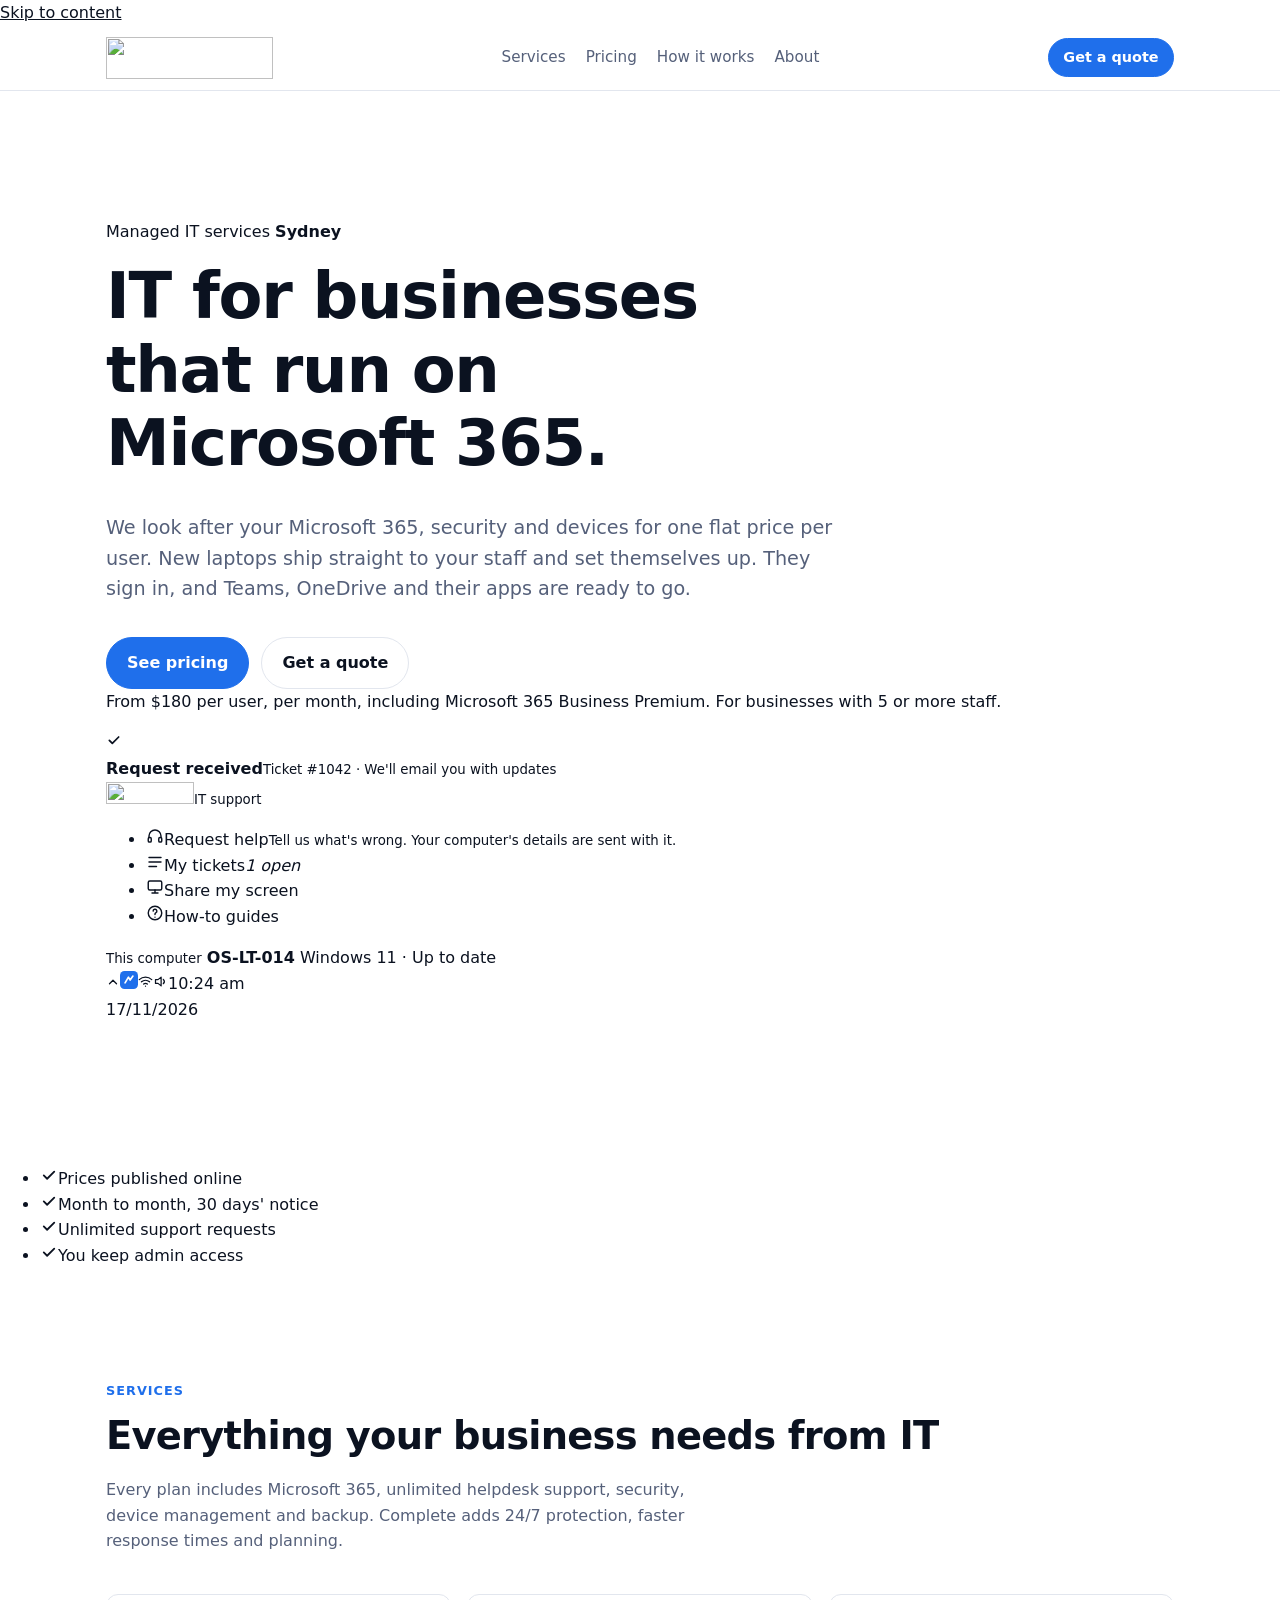
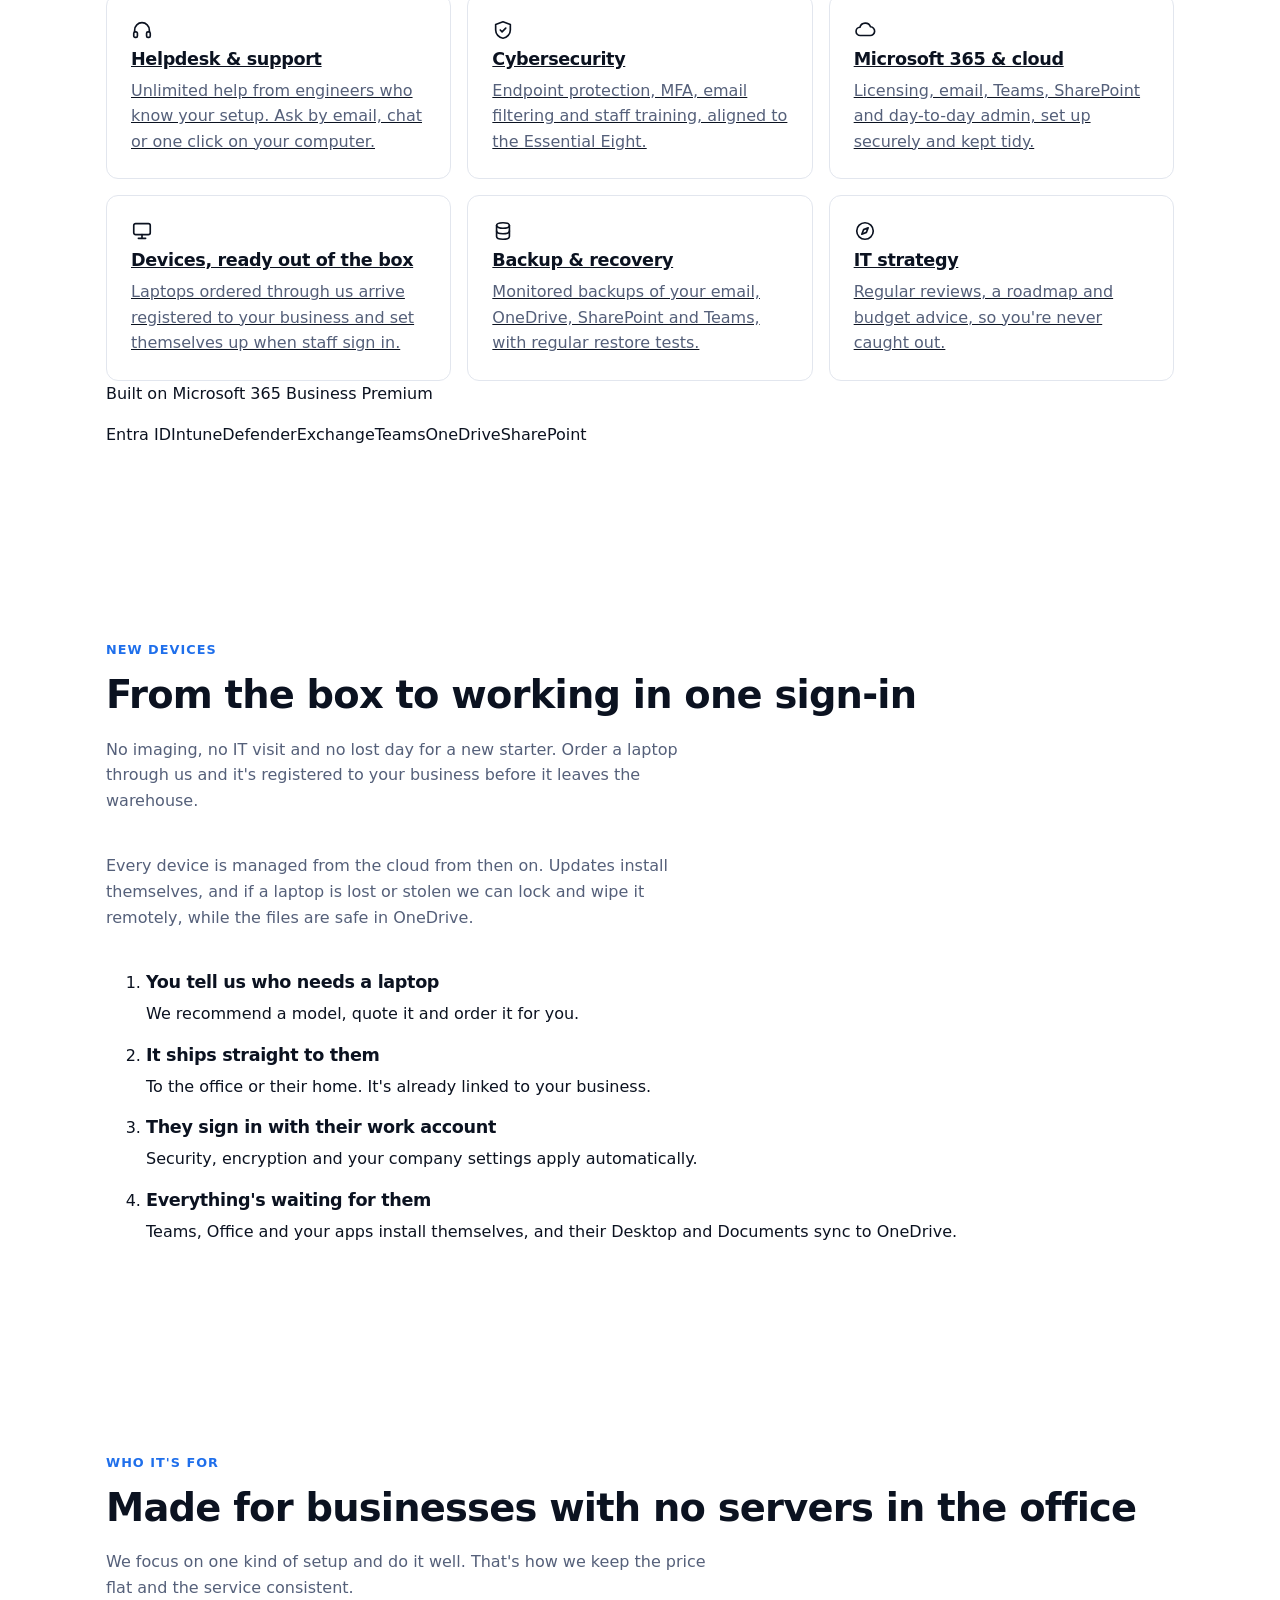
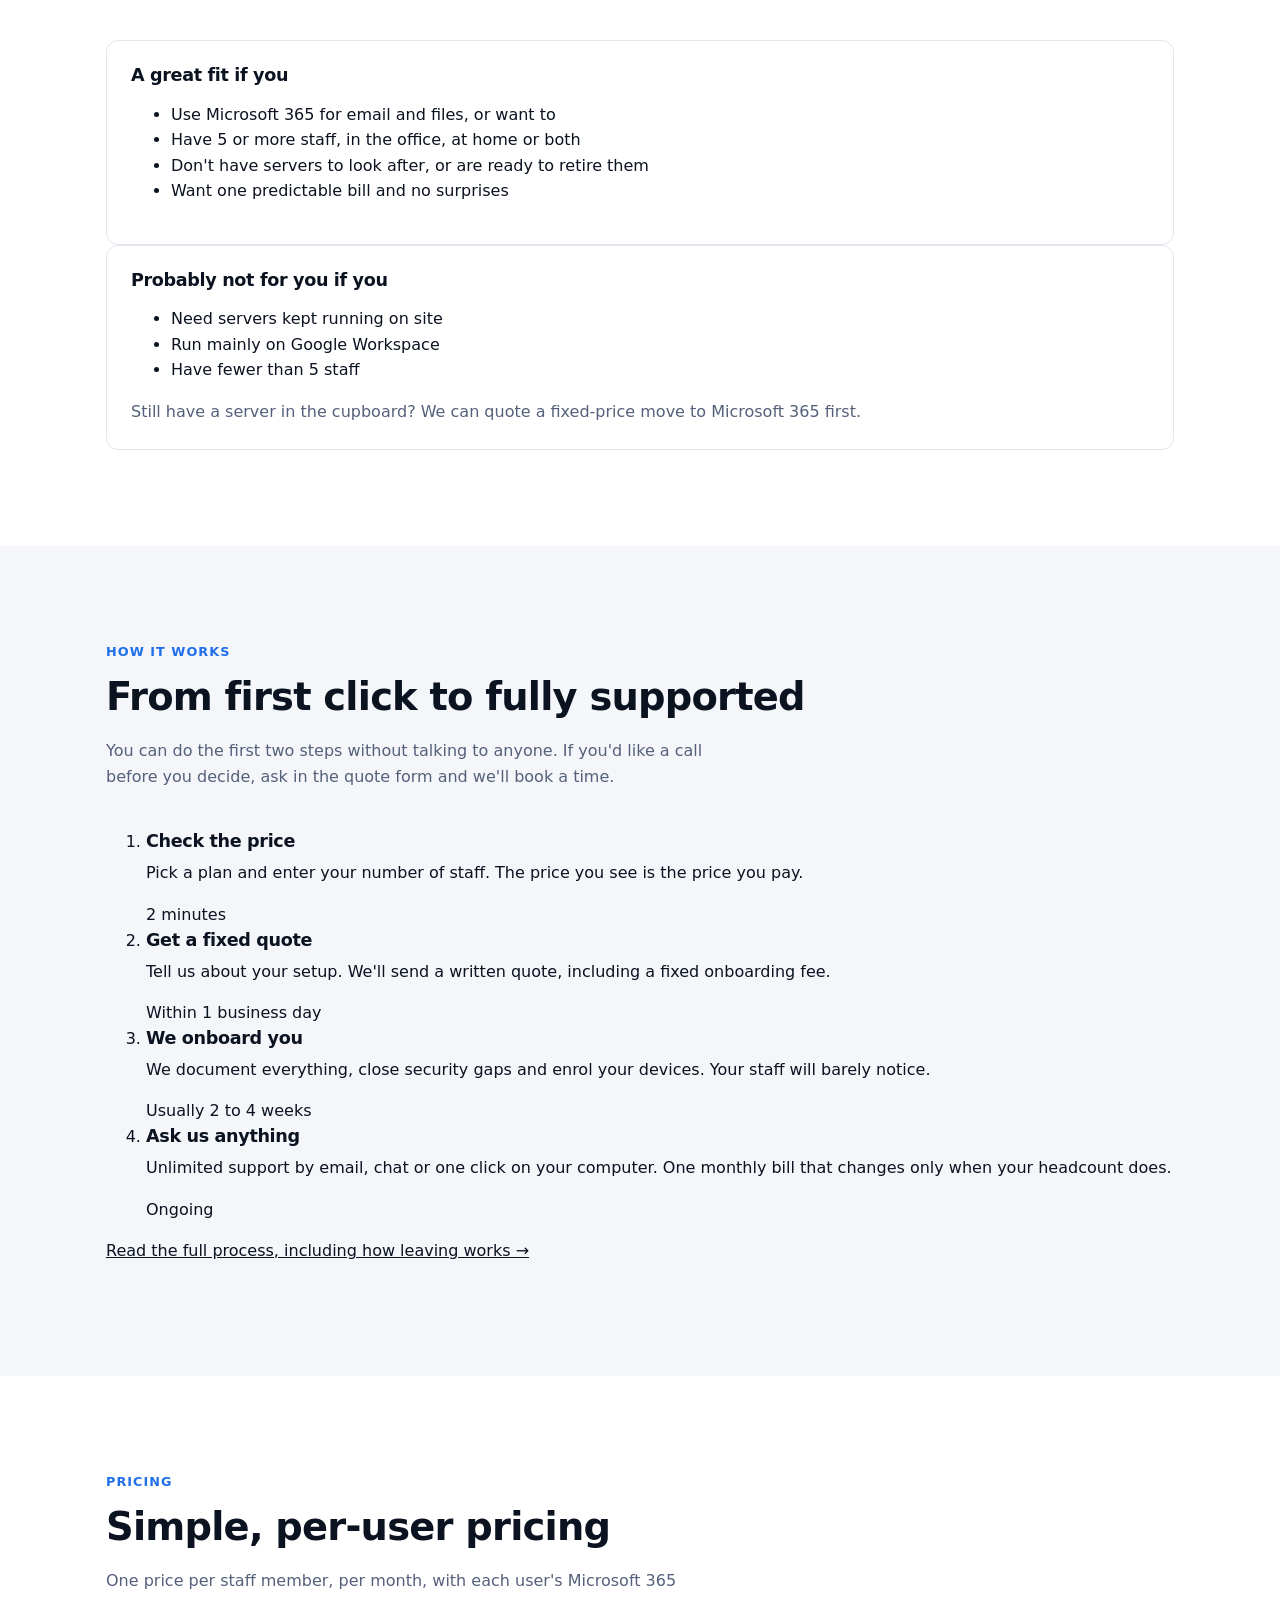
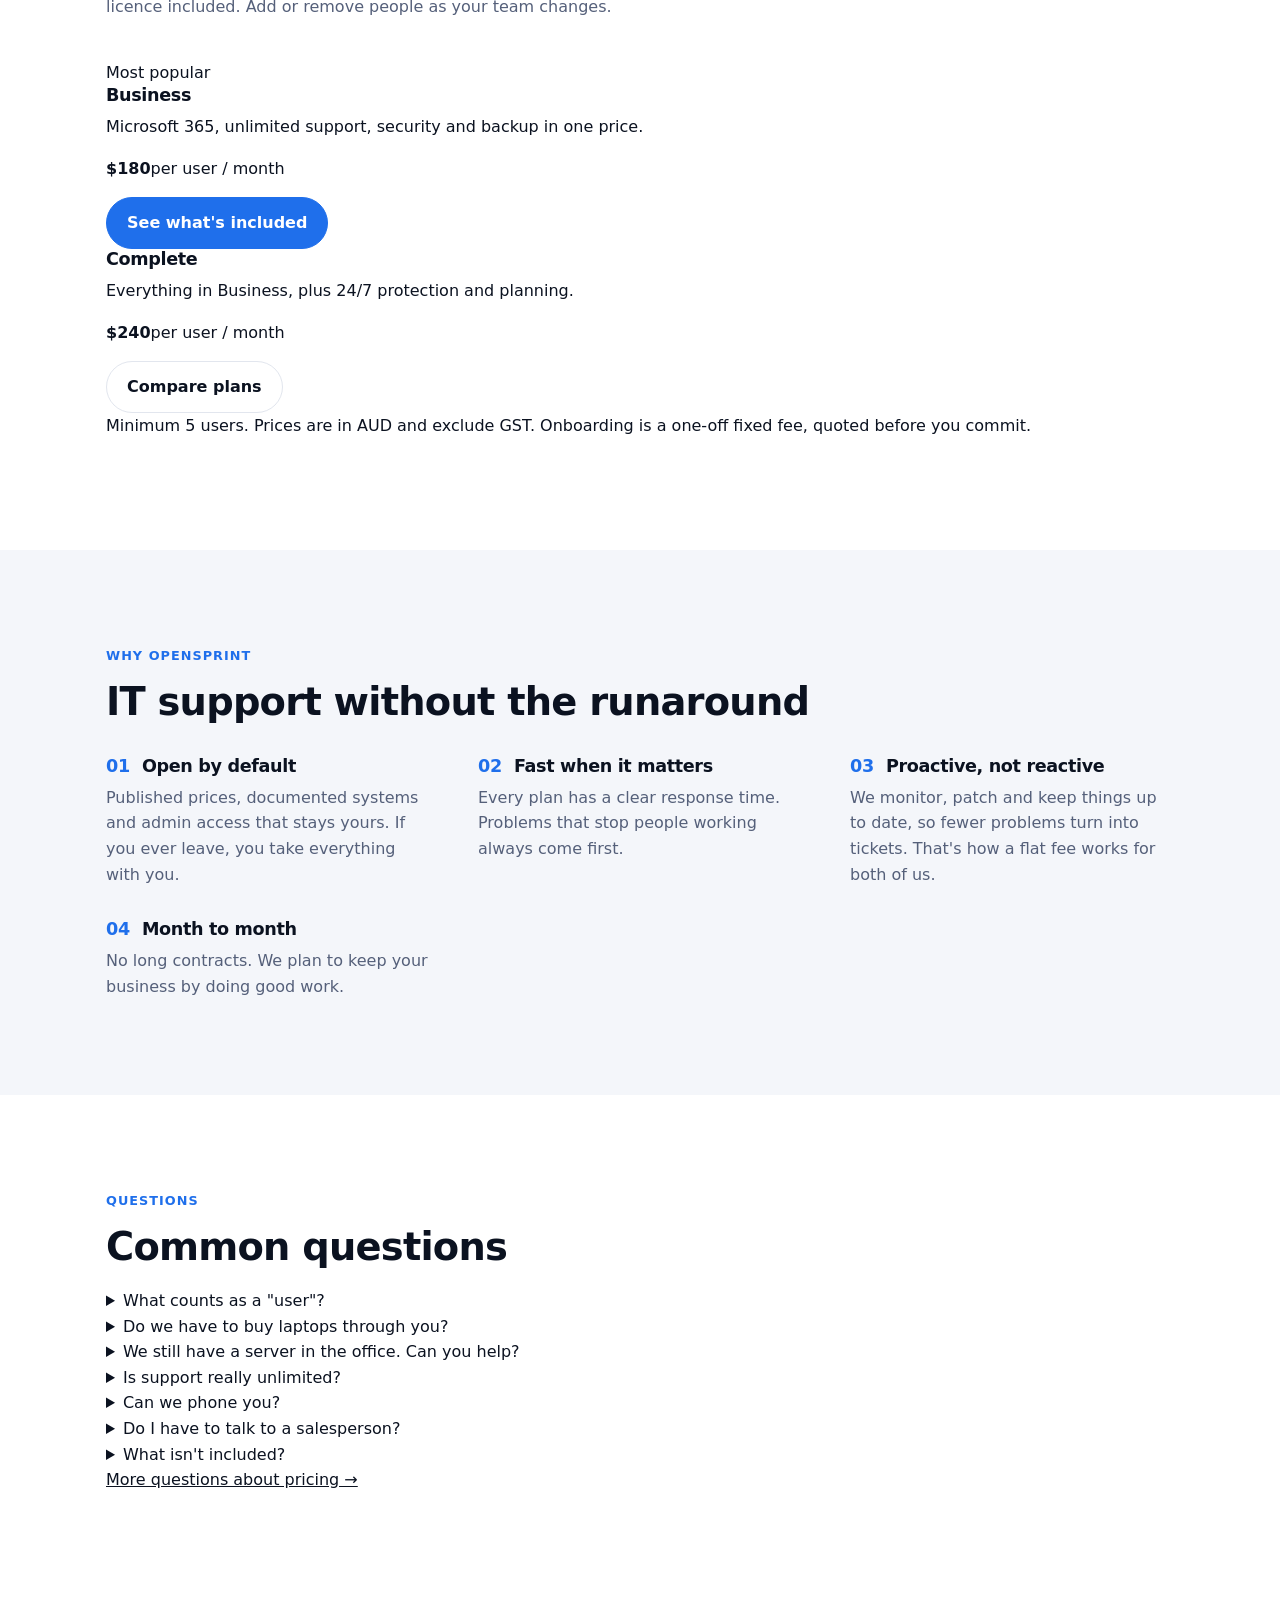
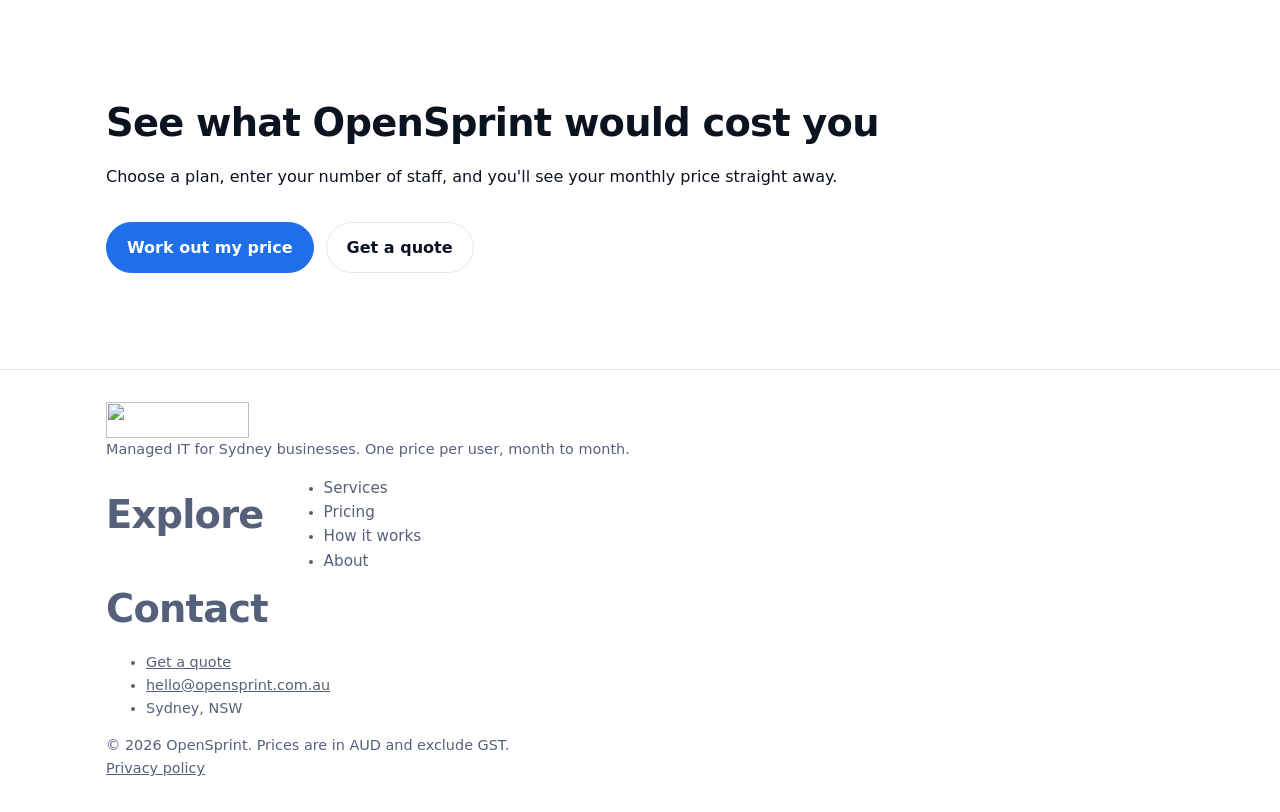
==== public/index.html @ 65e75db4 "Show the OpenSprint tray help menu in the hero Replaces the example dashboard with what client staff" ====
<!doctype html>
<html lang="en-AU">
<head>
  <meta charset="utf-8">
  <meta name="viewport" content="width=device-width, initial-scale=1">
  <title>OpenSprint | Managed IT Services in Sydney</title>
  <meta name="description" content="Managed IT for Sydney businesses that run on Microsoft 365. Unlimited support, security, backup and laptops that set themselves up, for one published price per user. Month to month.">
  <link rel="canonical" href="https://www.opensprint.com.au/">
  <meta property="og:type" content="website">
  <meta property="og:site_name" content="OpenSprint">
  <meta property="og:title" content="OpenSprint | Managed IT Services in Sydney">
  <meta property="og:description" content="Microsoft 365, security and devices that set themselves up, for one price per user. Published pricing, month to month.">
  <meta property="og:url" content="https://www.opensprint.com.au/">
  <meta name="theme-color" content="#ffffff">
  <link rel="icon" href="/favicon.svg" type="image/svg+xml">
  <link rel="preload" href="/fonts/inter-latin.woff2" as="font" type="font/woff2" crossorigin>
  <link rel="stylesheet" href="/css/style.css">
  <script src="/js/site.js" defer></script>
</head>
<body>
  <!-- header -->
  <a class="skip" href="#main">Skip to content</a>
  <header class="site-header">
    <div class="wrap nav">
      <a class="brand" href="/" aria-label="OpenSprint home"><img src="/img/logo.svg" alt="" width="167" height="42"></a>
      <nav class="nav-links" aria-label="Main">
        <a href="/services">Services</a>
        <a href="/pricing">Pricing</a>
        <a href="/how-it-works">How it works</a>
        <a href="/about">About</a>
      </nav>
      <a class="btn btn-sm" href="/contact">Get a quote</a>
    </div>
  </header>
  <!-- /header -->

  <main id="main">
    <section class="hero">
      <div class="wrap hero-grid">
        <div>
          <p class="pill">Managed IT services <b>Sydney</b></p>
          <h1>IT for businesses that run on Microsoft&nbsp;365.</h1>
          <p class="lede">We look after your Microsoft 365, security and devices for one flat price per user. New laptops ship straight to your staff and set themselves up. They sign in, and Teams, OneDrive and their apps are ready to go.</p>
          <div class="cta-row">
            <a class="btn" href="/pricing">See pricing <span class="arrow"></span></a>
            <a class="btn btn-ghost" href="/contact">Get a quote</a>
          </div>
          <p class="fine">From $180 per user, per month, including Microsoft 365 Business Premium. For businesses with 5 or more staff.</p>
        </div>
        <div class="hero-visual">
          <div class="tray" role="img" aria-label="Illustration: the OpenSprint help menu opened from the Windows taskbar, and the confirmation a staff member sees after asking for help">
            <div class="toast">
              <span class="toast-icon"><svg width="16" height="16" viewBox="0 0 24 24" fill="none" stroke="currentColor" stroke-width="2.6" stroke-linecap="round" stroke-linejoin="round" aria-hidden="true"><path d="M5 12.5l4.5 4.5L19 7.5"/></svg></span>
              <div><b>Request received</b><small>Ticket #1042 · We'll email you with updates</small></div>
            </div>
            <div class="tray-menu">
              <div class="tray-head"><img src="/img/logo.svg" alt="" width="88" height="22"><small>IT support</small></div>
              <ul>
                <li class="primary"><svg width="18" height="18" viewBox="0 0 24 24" fill="none" stroke="currentColor" stroke-width="1.9" stroke-linecap="round" stroke-linejoin="round" aria-hidden="true"><path d="M4 14v-2a8 8 0 0 1 16 0v2"/><rect x="3" y="14" width="4" height="6" rx="1.5"/><rect x="17" y="14" width="4" height="6" rx="1.5"/></svg><span>Request help<small>Tell us what's wrong. Your computer's details are sent with it.</small></span></li>
                <li><svg width="18" height="18" viewBox="0 0 24 24" fill="none" stroke="currentColor" stroke-width="1.9" stroke-linecap="round" stroke-linejoin="round" aria-hidden="true"><path d="M4 6h16M4 12h16M4 18h10"/></svg><span>My tickets</span><em>1 open</em></li>
                <li><svg width="18" height="18" viewBox="0 0 24 24" fill="none" stroke="currentColor" stroke-width="1.9" stroke-linecap="round" stroke-linejoin="round" aria-hidden="true"><rect x="3" y="4" width="18" height="12" rx="2"/><path d="M8 20h8M12 16v4"/></svg><span>Share my screen</span></li>
                <li><svg width="18" height="18" viewBox="0 0 24 24" fill="none" stroke="currentColor" stroke-width="1.9" stroke-linecap="round" stroke-linejoin="round" aria-hidden="true"><circle cx="12" cy="12" r="9"/><path d="M9.5 9.5a2.5 2.5 0 1 1 3.5 2.3c-.6.3-1 .9-1 1.6V14M12 17.5v.01"/></svg><span>How-to guides</span></li>
              </ul>
              <div class="tray-device">
                <small>This computer</small>
                <b>OS-LT-014</b>
                <span>Windows 11 · Up to date</span>
              </div>
            </div>
            <div class="taskbar" aria-hidden="true">
              <span class="tb-apps"><i></i><i></i><i></i><i></i></span>
              <span class="tb-tray"><svg width="14" height="14" viewBox="0 0 24 24" fill="none" stroke="currentColor" stroke-width="2.2" stroke-linecap="round" stroke-linejoin="round"><path d="M6 15l6-6 6 6"/></svg><img class="tb-us" src="/favicon.svg" alt="" width="18" height="18"><svg width="15" height="15" viewBox="0 0 24 24" fill="none" stroke="currentColor" stroke-width="2" stroke-linecap="round" stroke-linejoin="round"><path d="M2 9a15 15 0 0 1 20 0M5.5 12.5a10 10 0 0 1 13 0M9 16a5 5 0 0 1 6 0M12 19.5v.01"/></svg><svg width="15" height="15" viewBox="0 0 24 24" fill="none" stroke="currentColor" stroke-width="2" stroke-linecap="round" stroke-linejoin="round"><path d="M4 9v6h4l5 4V5L8 9z"/><path d="M16.5 8.5a5 5 0 0 1 0 7"/></svg><span class="tb-time">10:24 am<br>17/11/2026</span></span>
            </div>
          </div>
        </div>
      </div>
    </section>

    <section class="promises" aria-label="Our promises">
      <ul>
        <li><svg width="18" height="18" viewBox="0 0 24 24" fill="none" stroke="currentColor" stroke-width="2.4" stroke-linecap="round" stroke-linejoin="round" aria-hidden="true"><path d="M5 12.5l4.5 4.5L19 7.5"/></svg>Prices published online</li>
        <li><svg width="18" height="18" viewBox="0 0 24 24" fill="none" stroke="currentColor" stroke-width="2.4" stroke-linecap="round" stroke-linejoin="round" aria-hidden="true"><path d="M5 12.5l4.5 4.5L19 7.5"/></svg>Month to month, 30 days' notice</li>
        <li><svg width="18" height="18" viewBox="0 0 24 24" fill="none" stroke="currentColor" stroke-width="2.4" stroke-linecap="round" stroke-linejoin="round" aria-hidden="true"><path d="M5 12.5l4.5 4.5L19 7.5"/></svg>Unlimited support requests</li>
        <li><svg width="18" height="18" viewBox="0 0 24 24" fill="none" stroke="currentColor" stroke-width="2.4" stroke-linecap="round" stroke-linejoin="round" aria-hidden="true"><path d="M5 12.5l4.5 4.5L19 7.5"/></svg>You keep admin access</li>
      </ul>
    </section>

    <section class="section">
      <div class="wrap">
        <div class="section-head">
          <p class="eyebrow">Services</p>
          <h2>Everything your business needs from IT</h2>
          <p class="section-lede">Every plan includes Microsoft 365, unlimited helpdesk support, security, device management and backup. Complete adds 24/7 protection, faster response times and planning.</p>
        </div>
        <div class="grid">
          <a class="card" href="/services#helpdesk">
            <div class="icon"><svg width="22" height="22" viewBox="0 0 24 24" fill="none" stroke="currentColor" stroke-width="1.8" stroke-linecap="round" stroke-linejoin="round" aria-hidden="true"><path d="M4 14v-2a8 8 0 0 1 16 0v2"/><rect x="3" y="14" width="4" height="6" rx="1.5"/><rect x="17" y="14" width="4" height="6" rx="1.5"/></svg></div>
            <h3>Helpdesk &amp; support</h3>
            <p>Unlimited help from engineers who know your setup. Ask by email, chat or one click on your computer.</p>
          </a>
          <a class="card" href="/services#security">
            <div class="icon"><svg width="22" height="22" viewBox="0 0 24 24" fill="none" stroke="currentColor" stroke-width="1.8" stroke-linecap="round" stroke-linejoin="round" aria-hidden="true"><path d="M12 3l8 3v6c0 4.5-3.4 8.2-8 9-4.6-.8-8-4.5-8-9V6z"/><path d="M9 12l2 2 4-4"/></svg></div>
            <h3>Cybersecurity</h3>
            <p>Endpoint protection, MFA, email filtering and staff training, aligned to the Essential Eight.</p>
          </a>
          <a class="card" href="/services#cloud">
            <div class="icon"><svg width="22" height="22" viewBox="0 0 24 24" fill="none" stroke="currentColor" stroke-width="1.8" stroke-linecap="round" stroke-linejoin="round" aria-hidden="true"><path d="M7 18a4.5 4.5 0 0 1-.5-9A6 6 0 0 1 18 8.5a4.5 4.5 0 0 1-.5 9.5z"/></svg></div>
            <h3>Microsoft 365 &amp; cloud</h3>
            <p>Licensing, email, Teams, SharePoint and day-to-day admin, set up securely and kept tidy.</p>
          </a>
          <a class="card" href="/services#devices">
            <div class="icon"><svg width="22" height="22" viewBox="0 0 24 24" fill="none" stroke="currentColor" stroke-width="1.8" stroke-linecap="round" stroke-linejoin="round" aria-hidden="true"><rect x="3" y="4" width="18" height="12" rx="2"/><path d="M8 20h8M12 16v4"/></svg></div>
            <h3>Devices, ready out of the box</h3>
            <p>Laptops ordered through us arrive registered to your business and set themselves up when staff sign in.</p>
          </a>
          <a class="card" href="/services#backup">
            <div class="icon"><svg width="22" height="22" viewBox="0 0 24 24" fill="none" stroke="currentColor" stroke-width="1.8" stroke-linecap="round" stroke-linejoin="round" aria-hidden="true"><ellipse cx="12" cy="6" rx="7" ry="3"/><path d="M5 6v6c0 1.7 3.1 3 7 3s7-1.3 7-3V6"/><path d="M5 12v6c0 1.7 3.1 3 7 3s7-1.3 7-3v-6"/></svg></div>
            <h3>Backup &amp; recovery</h3>
            <p>Monitored backups of your email, OneDrive, SharePoint and Teams, with regular restore tests.</p>
          </a>
          <a class="card" href="/services#strategy">
            <div class="icon"><svg width="22" height="22" viewBox="0 0 24 24" fill="none" stroke="currentColor" stroke-width="1.8" stroke-linecap="round" stroke-linejoin="round" aria-hidden="true"><circle cx="12" cy="12" r="9"/><path d="M15.5 8.5l-2 5-5 2 2-5z"/></svg></div>
            <h3>IT strategy</h3>
            <p>Regular reviews, a roadmap and budget advice, so you're never caught out.</p>
          </a>
        </div>
        <div class="stack" aria-label="Built on Microsoft 365 Business Premium">
          <p>Built on Microsoft 365 Business Premium</p>
          <span>Entra ID</span><span>Intune</span><span>Defender</span><span>Exchange</span><span>Teams</span><span>OneDrive</span><span>SharePoint</span>
        </div>
      </div>
    </section>

    <section class="section section-dark">
      <div class="wrap split">
        <div>
          <p class="eyebrow">New devices</p>
          <h2>From the box to working in one sign-in</h2>
          <p class="section-lede">No imaging, no IT visit and no lost day for a new starter. Order a laptop through us and it's registered to your business before it leaves the warehouse.</p>
          <p class="section-lede">Every device is managed from the cloud from then on. Updates install themselves, and if a laptop is lost or stolen we can lock and wipe it remotely, while the files are safe in OneDrive.</p>
        </div>
        <ol class="flow">
          <li>
            <h3>You tell us who needs a laptop</h3>
            <p>We recommend a model, quote it and order it for you.</p>
          </li>
          <li>
            <h3>It ships straight to them</h3>
            <p>To the office or their home. It's already linked to your business.</p>
          </li>
          <li>
            <h3>They sign in with their work account</h3>
            <p>Security, encryption and your company settings apply automatically.</p>
          </li>
          <li>
            <h3>Everything's waiting for them</h3>
            <p>Teams, Office and your apps install themselves, and their Desktop and Documents sync to OneDrive.</p>
          </li>
        </ol>
      </div>
    </section>

    <section class="section">
      <div class="wrap">
        <div class="section-head center">
          <p class="eyebrow">Who it's for</p>
          <h2>Made for businesses with no servers in the office</h2>
          <p class="section-lede">We focus on one kind of setup and do it well. That's how we keep the price flat and the service consistent.</p>
        </div>
        <div class="fit">
          <div class="card">
            <h3>A great fit if you</h3>
            <ul class="checklist">
              <li>Use Microsoft 365 for email and files, or want to</li>
              <li>Have 5 or more staff, in the office, at home or both</li>
              <li>Don't have servers to look after, or are ready to retire them</li>
              <li>Want one predictable bill and no surprises</li>
            </ul>
          </div>
          <div class="card">
            <h3>Probably not for you if you</h3>
            <ul class="checklist no">
              <li>Need servers kept running on site</li>
              <li>Run mainly on Google Workspace</li>
              <li>Have fewer than 5 staff</li>
            </ul>
            <p>Still have a server in the cupboard? We can quote a fixed-price move to Microsoft 365 first.</p>
          </div>
        </div>
      </div>
    </section>

    <section class="section section-alt">
      <div class="wrap">
        <div class="section-head">
          <p class="eyebrow">How it works</p>
          <h2>From first click to fully supported</h2>
          <p class="section-lede">You can do the first two steps without talking to anyone. If you'd like a call before you decide, ask in the quote form and we'll book a time.</p>
        </div>
        <ol class="steps">
          <li>
            <h3>Check the price</h3>
            <p>Pick a plan and enter your number of staff. The price you see is the price you pay.</p>
            <span class="when">2 minutes</span>
          </li>
          <li>
            <h3>Get a fixed quote</h3>
            <p>Tell us about your setup. We'll send a written quote, including a fixed onboarding fee.</p>
            <span class="when">Within 1 business day</span>
          </li>
          <li>
            <h3>We onboard you</h3>
            <p>We document everything, close security gaps and enrol your devices. Your staff will barely notice.</p>
            <span class="when">Usually 2 to 4 weeks</span>
          </li>
          <li>
            <h3>Ask us anything</h3>
            <p>Unlimited support by email, chat or one click on your computer. One monthly bill that changes only when your headcount does.</p>
            <span class="when">Ongoing</span>
          </li>
        </ol>
        <p class="fine"><a href="/how-it-works">Read the full process, including how leaving works →</a></p>
      </div>
    </section>

    <section class="section">
      <div class="wrap">
        <div class="section-head center">
          <p class="eyebrow">Pricing</p>
          <h2>Simple, per-user pricing</h2>
          <p class="section-lede">One price per staff member, per month, with each user's Microsoft 365 licence included. Add or remove people as your team changes.</p>
        </div>
        <div class="plans plans-2">
          <div class="plan featured">
            <span class="badge">Most popular</span>
            <h3>Business</h3>
            <p class="for">Microsoft 365, unlimited support, security and backup in one price.</p>
            <p class="price"><strong>$180</strong><span>per user / month</span></p>
            <a class="btn btn-block" href="/pricing">See what's included</a>
          </div>
          <div class="plan">
            <h3>Complete</h3>
            <p class="for">Everything in Business, plus 24/7 protection and planning.</p>
            <p class="price"><strong>$240</strong><span>per user / month</span></p>
            <a class="btn btn-ghost btn-block" href="/pricing#compare">Compare plans</a>
          </div>
        </div>
        <p class="plans-note">Minimum 5 users. Prices are in AUD and exclude GST. Onboarding is a one-off fixed fee, quoted before you commit.</p>
      </div>
    </section>

    <section class="section section-alt">
      <div class="wrap">
        <div class="section-head">
          <p class="eyebrow">Why OpenSprint</p>
          <h2>IT support without the runaround</h2>
        </div>
        <div class="grid grid-2">
          <div class="point">
            <h3><span class="num">01</span> Open by default</h3>
            <p>Published prices, documented systems and admin access that stays yours. If you ever leave, you take everything with you.</p>
          </div>
          <div class="point">
            <h3><span class="num">02</span> Fast when it matters</h3>
            <p>Every plan has a clear response time. Problems that stop people working always come first.</p>
          </div>
          <div class="point">
            <h3><span class="num">03</span> Proactive, not reactive</h3>
            <p>We monitor, patch and keep things up to date, so fewer problems turn into tickets. That's how a flat fee works for both of us.</p>
          </div>
          <div class="point">
            <h3><span class="num">04</span> Month to month</h3>
            <p>No long contracts. We plan to keep your business by doing good work.</p>
          </div>
        </div>
      </div>
    </section>

    <section class="section">
      <div class="wrap">
        <div class="section-head center">
          <p class="eyebrow">Questions</p>
          <h2>Common questions</h2>
        </div>
        <div class="faq center">
          <details>
            <summary>What counts as a "user"?</summary>
            <p>Anyone at your business who needs their own Microsoft 365 account. Their licence and devices are included, so there's no separate charge per laptop or phone. Shared mailboxes and meeting-room accounts are free.</p>
          </details>
          <details>
            <summary>Do we have to buy laptops through you?</summary>
            <p>No, but it's the easiest way. Devices we order arrive already registered to your business, so they set themselves up. Laptops you already own, or buy elsewhere, can be enrolled too. It just takes a few more minutes per device.</p>
          </details>
          <details>
            <summary>We still have a server in the office. Can you help?</summary>
            <p>We don't look after on-site servers day to day, but we can move what's on it into Microsoft 365, usually SharePoint, OneDrive and Teams. We quote the move at a fixed price before we start.</p>
          </details>
          <details>
            <summary>Is support really unlimited?</summary>
            <p>Yes. Ask as often as you need to, by email, chat or the help icon on your computer. Because we're paid the same each month, it's in our interest to fix the root cause rather than keep closing the same ticket.</p>
          </details>
          <details>
            <summary>Can we phone you?</summary>
            <p>You can, but you'll get voicemail. Every message becomes a ticket, just like an email, and urgent ones go straight to an engineer. We don't run a phone queue, so our engineers spend their time fixing problems instead of answering calls. Every request is tracked, and nobody waits on hold.</p>
          </details>
          <details>
            <summary>Do I have to talk to a salesperson?</summary>
            <p>No. Prices are published here, and you can request a quote online. We'll talk only if you ask us to, or if we need a detail to price your onboarding.</p>
          </details>
          <details>
            <summary>What isn't included?</summary>
            <p>Microsoft 365 Business Premium is included. Hardware, other software and larger projects such as office moves are charged separately. We quote these before starting.</p>
          </details>
        </div>
        <p class="fine center-text"><a href="/pricing#faq">More questions about pricing →</a></p>
      </div>
    </section>

    <section class="section section-tight">
      <div class="wrap">
        <div class="cta-band">
          <div>
            <h2>See what OpenSprint would cost you</h2>
            <p>Choose a plan, enter your number of staff, and you'll see your monthly price straight away.</p>
          </div>
          <div class="cta-row">
            <a class="btn" href="/pricing#calculator">Work out my price <span class="arrow"></span></a>
            <a class="btn btn-ghost" href="/contact">Get a quote</a>
          </div>
        </div>
      </div>
    </section>
  </main>

  <!-- footer -->
  <footer class="site-footer">
    <div class="wrap footer-grid">
      <div>
        <a class="brand" href="/" aria-label="OpenSprint home"><img src="/img/logo-white.svg" alt="" width="143" height="36"></a>
        <p>Managed IT for Sydney businesses. One price per user, month to month.</p>
      </div>
      <nav aria-label="Footer">
        <h2>Explore</h2>
        <ul>
          <li><a href="/services">Services</a></li>
          <li><a href="/pricing">Pricing</a></li>
          <li><a href="/how-it-works">How it works</a></li>
          <li><a href="/about">About</a></li>
        </ul>
      </nav>
      <div>
        <h2>Contact</h2>
        <ul>
          <li><a href="/contact">Get a quote</a></li>
          <li><a href="mailto:hello@opensprint.com.au">hello@opensprint.com.au</a></li>
          <li>Sydney, NSW</li>
        </ul>
      </div>
    </div>
    <div class="wrap footer-base">
      <!-- TODO: add ABN once registered, e.g. "ABN 00 000 000 000" -->
      <p>&copy; <span data-year>2026</span> OpenSprint. Prices are in AUD and exclude GST.</p>
      <p><a href="/privacy">Privacy policy</a></p>
    </div>
  </footer>
  <!-- /footer -->
</body>
</html>
---- css/style.css ----
:root {
  --bg: #ffffff;
  --bg-alt: #f4f6fa;
  --fg: #0b1220;
  --muted: #55607a;
  --line: #e2e6ee;
  --accent: #1f6feb;
  --accent-fg: #ffffff;
  --radius: 12px;
  --wrap: 1100px;
  font-family: system-ui, -apple-system, "Segoe UI", Roboto, sans-serif;
  color-scheme: light dark;
}

@media (prefers-color-scheme: dark) {
  :root {
    --bg: #0b1220;
    --bg-alt: #111a2e;
    --fg: #e8ecf4;
    --muted: #9aa5bd;
    --line: #22304d;
    --accent: #4c8dff;
    --accent-fg: #0b1220;
  }
}

*, *::before, *::after { box-sizing: border-box; }

html { scroll-behavior: smooth; }

body {
  margin: 0;
  background: var(--bg);
  color: var(--fg);
  line-height: 1.6;
  -webkit-font-smoothing: antialiased;
}

a { color: inherit; }

h1, h2, h3 { line-height: 1.15; margin: 0 0 .5em; letter-spacing: -.02em; }
h1 { font-size: clamp(2.2rem, 5vw + 1rem, 4rem); max-width: 16ch; }
h2 { font-size: clamp(1.6rem, 2vw + 1rem, 2.4rem); }
h3 { font-size: 1.1rem; }
p { margin: 0 0 1em; }

.wrap { max-width: var(--wrap); margin: 0 auto; padding: 0 16px; }

/* Header */
.site-header {
  position: sticky; top: 0; z-index: 10;
  background: color-mix(in srgb, var(--bg) 85%, transparent);
  backdrop-filter: blur(8px);
  border-bottom: 1px solid var(--line);
}
.nav { display: flex; align-items: center; justify-content: space-between; height: 64px; }
.brand { display: flex; align-items: center; gap: .5rem; font-weight: 700; text-decoration: none; color: var(--accent); }
.brand span { color: var(--fg); }
nav { display: flex; align-items: center; gap: 1.25rem; }
nav a { text-decoration: none; color: var(--muted); font-size: .95rem; }
nav a:hover { color: var(--fg); }

/* Buttons */
.btn {
  display: inline-block;
  padding: .75rem 1.25rem;
  border-radius: 999px;
  background: var(--accent);
  color: var(--accent-fg) !important;
  text-decoration: none;
  font-weight: 600;
  border: 1px solid var(--accent);
  transition: transform .15s ease;
}
.btn:hover { transform: translateY(-1px); }
.btn-ghost { background: transparent; color: var(--fg) !important; border-color: var(--line); }
.btn-sm { padding: .45rem .9rem; font-size: .9rem; }

/* Sections */
.hero { padding: clamp(4rem, 10vw, 8rem) 0; }
.eyebrow { color: var(--accent); font-weight: 600; text-transform: uppercase; letter-spacing: .08em; font-size: .8rem; }
.lede { font-size: 1.2rem; color: var(--muted); max-width: 60ch; }
.cta-row { display: flex; flex-wrap: wrap; gap: .75rem; margin-top: 2rem; }

.section { padding: clamp(3rem, 8vw, 6rem) 0; }
.section-alt { background: var(--bg-alt); }
.section-lede { color: var(--muted); max-width: 60ch; margin-bottom: 2.5rem; }

.grid { display: grid; gap: 1rem; grid-template-columns: repeat(auto-fit, minmax(260px, 1fr)); }
.grid-2 { grid-template-columns: repeat(auto-fit, minmax(320px, 1fr)); gap: 2rem 3rem; margin-top: 2rem; }

.card { border: 1px solid var(--line); border-radius: var(--radius); padding: 1.5rem; background: var(--bg); }
.card p, .point p { color: var(--muted); margin: 0; }

.num { color: var(--accent); font-variant-numeric: tabular-nums; margin-right: .4rem; }

.contact { display: grid; grid-template-columns: repeat(auto-fit, minmax(300px, 1fr)); gap: 2rem 4rem; align-items: start; }
.contact-detail { margin: 0 0 .4rem; color: var(--muted); }
.contact-detail a { color: var(--fg); }

/* Form */
.form { display: grid; gap: 1rem; }
.form label { display: grid; gap: .35rem; font-weight: 600; font-size: .95rem; }
.form .opt { font-weight: 400; color: var(--muted); }
.form input, .form textarea {
  font: inherit; font-weight: 400;
  padding: .7rem .85rem;
  border: 1px solid var(--line);
  border-radius: 8px;
  background: var(--bg);
  color: var(--fg);
}
.form input:focus, .form textarea:focus { outline: 2px solid var(--accent); outline-offset: 1px; border-color: transparent; }
.form textarea { resize: vertical; }
.form button { justify-self: start; cursor: pointer; font: inherit; font-weight: 600; }
.hp { position: absolute; left: -9999px; }

/* Footer */
.site-footer { border-top: 1px solid var(--line); padding: 2rem 0; color: var(--muted); font-size: .9rem; }
.site-footer p { margin: 0; }

@media (max-width: 560px) {
  nav a:not(.btn) { display: none; }
  .grid-2 { grid-template-columns: 1fr; }
}

@media (prefers-reduced-motion: reduce) {
  html { scroll-behavior: auto; }
  .btn { transition: none; }
}
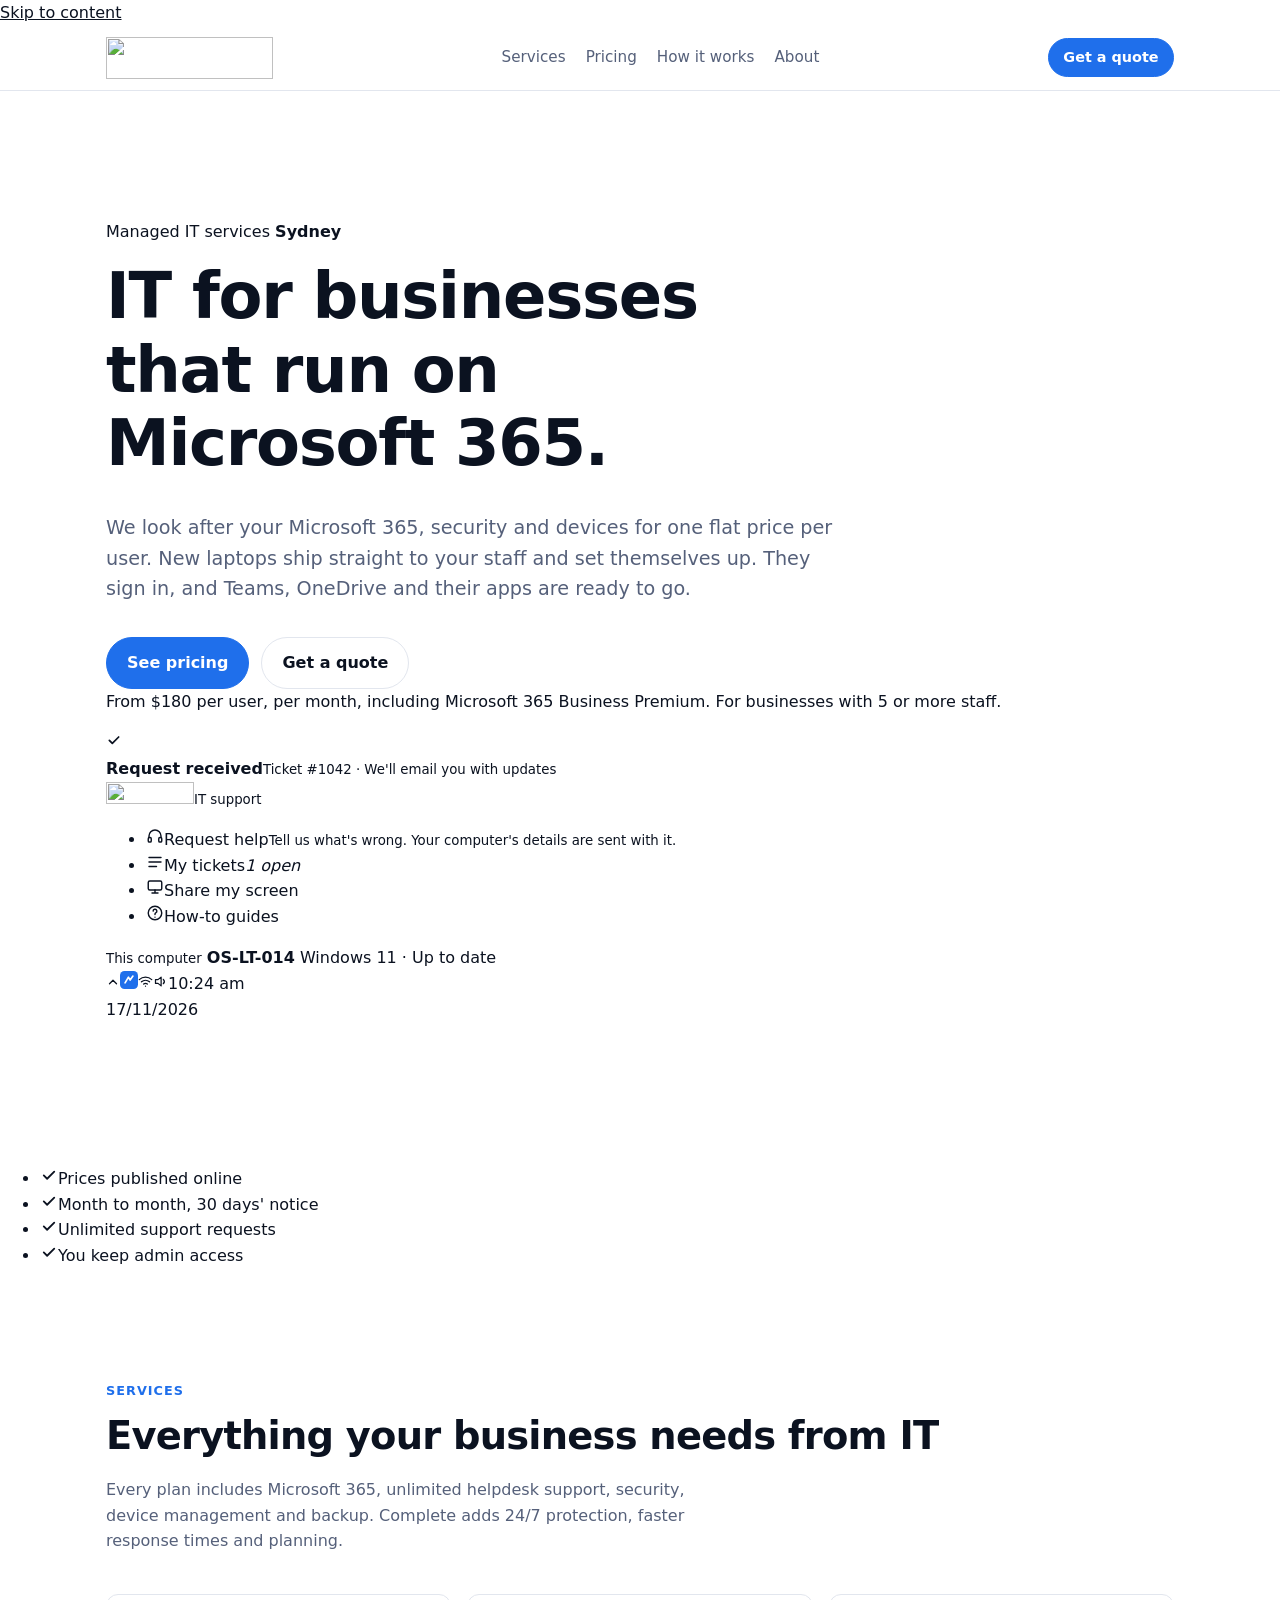
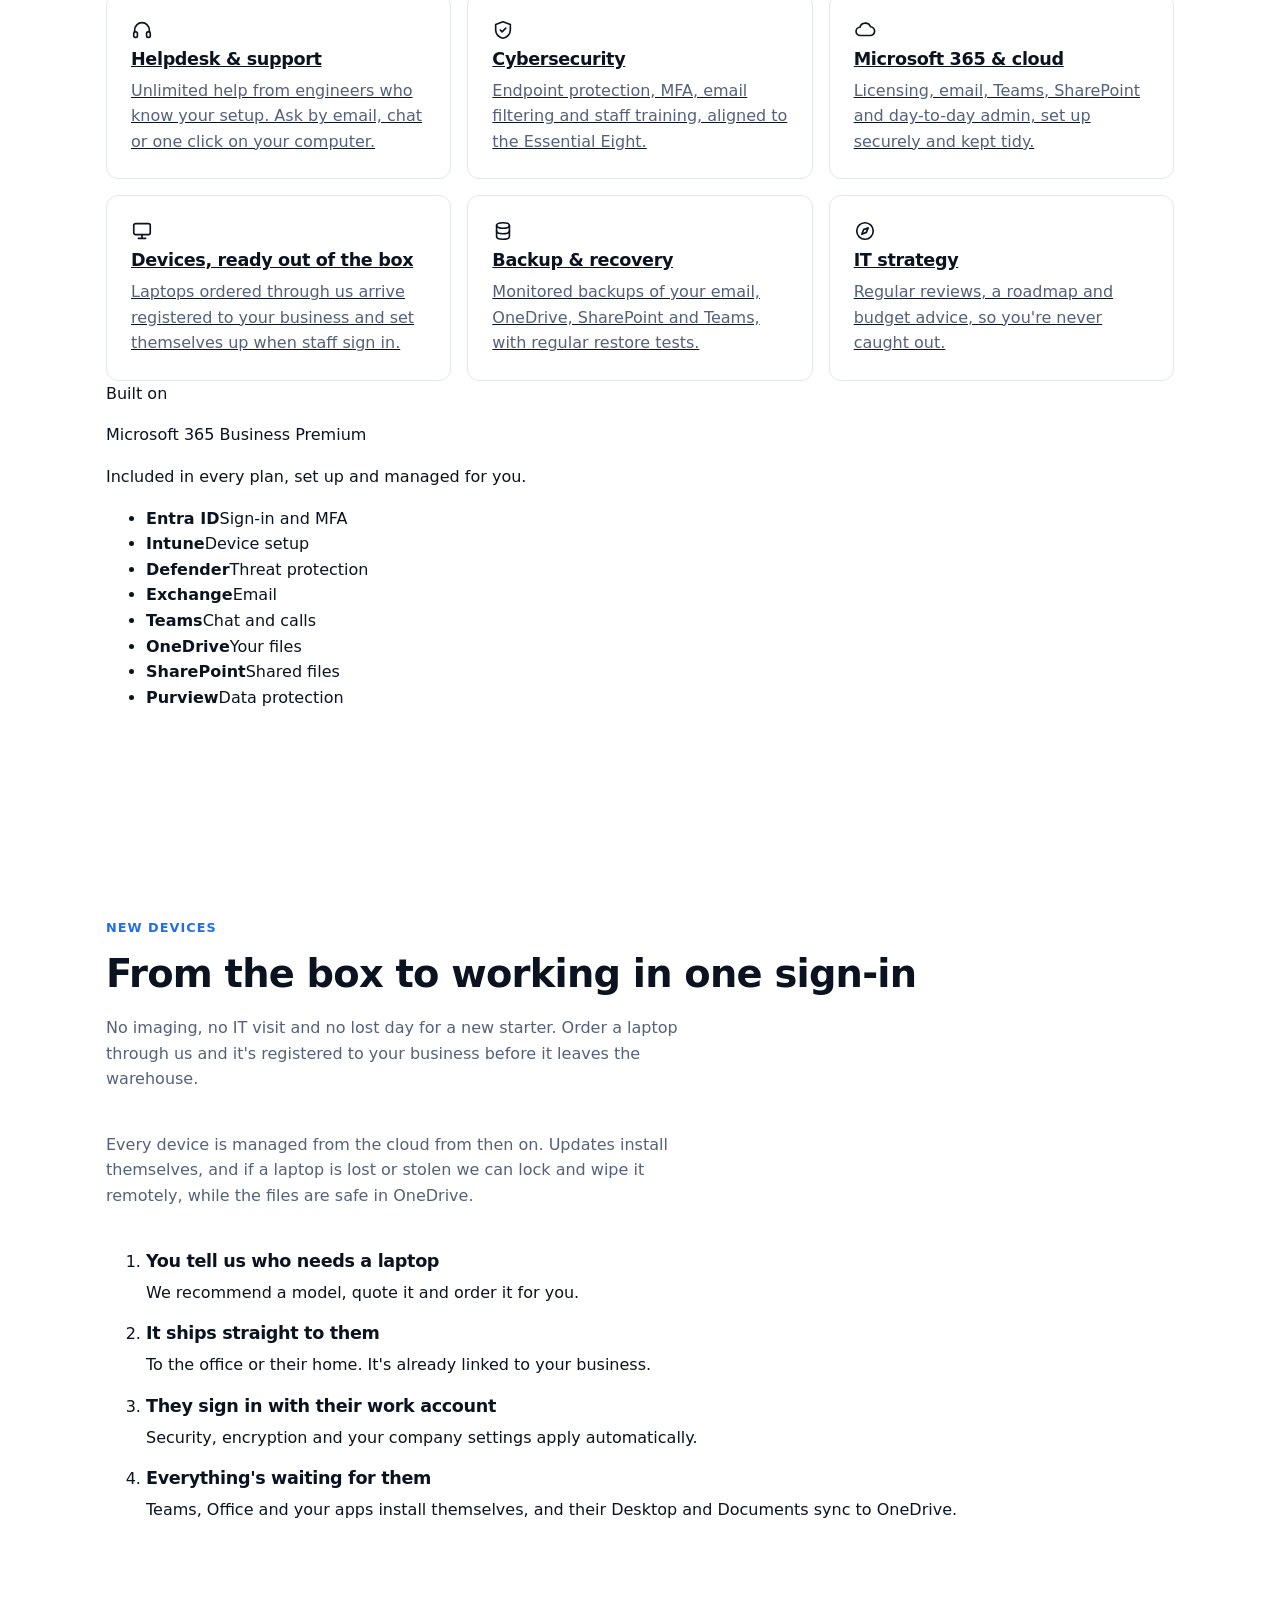
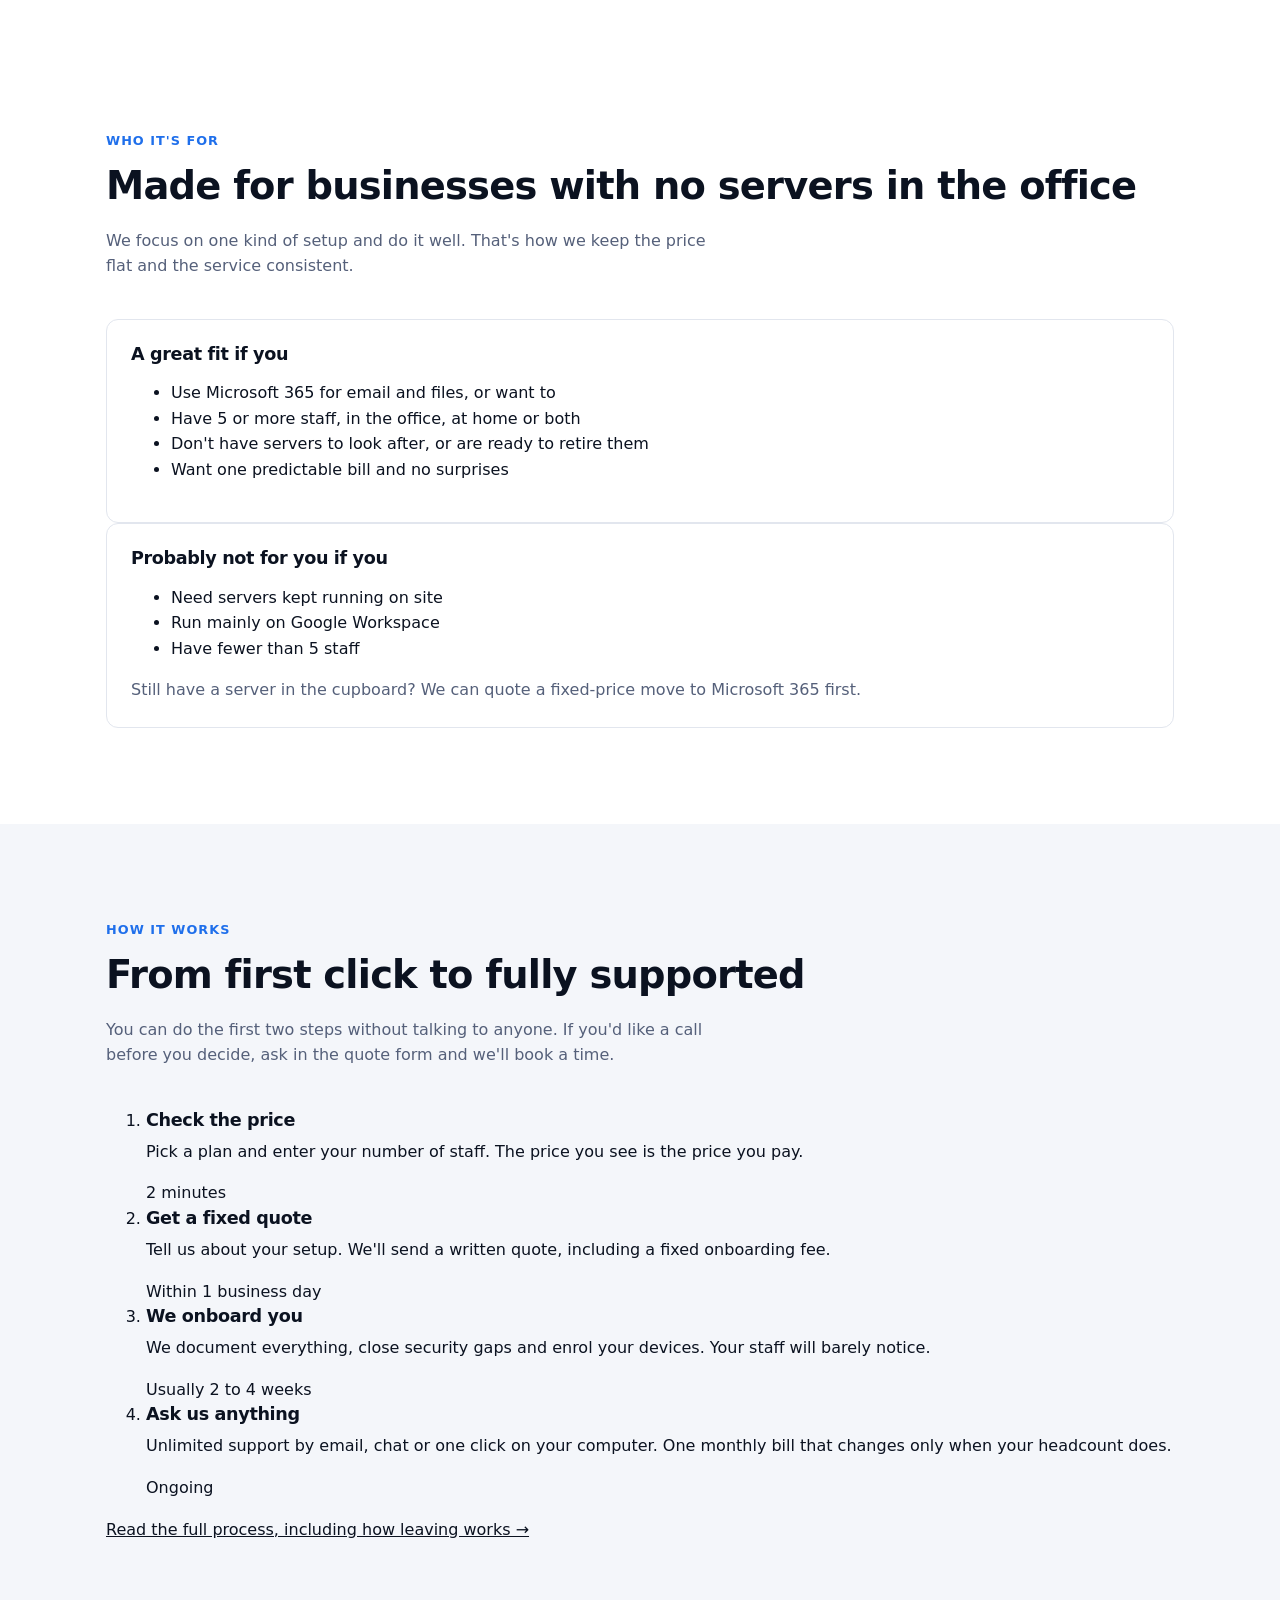
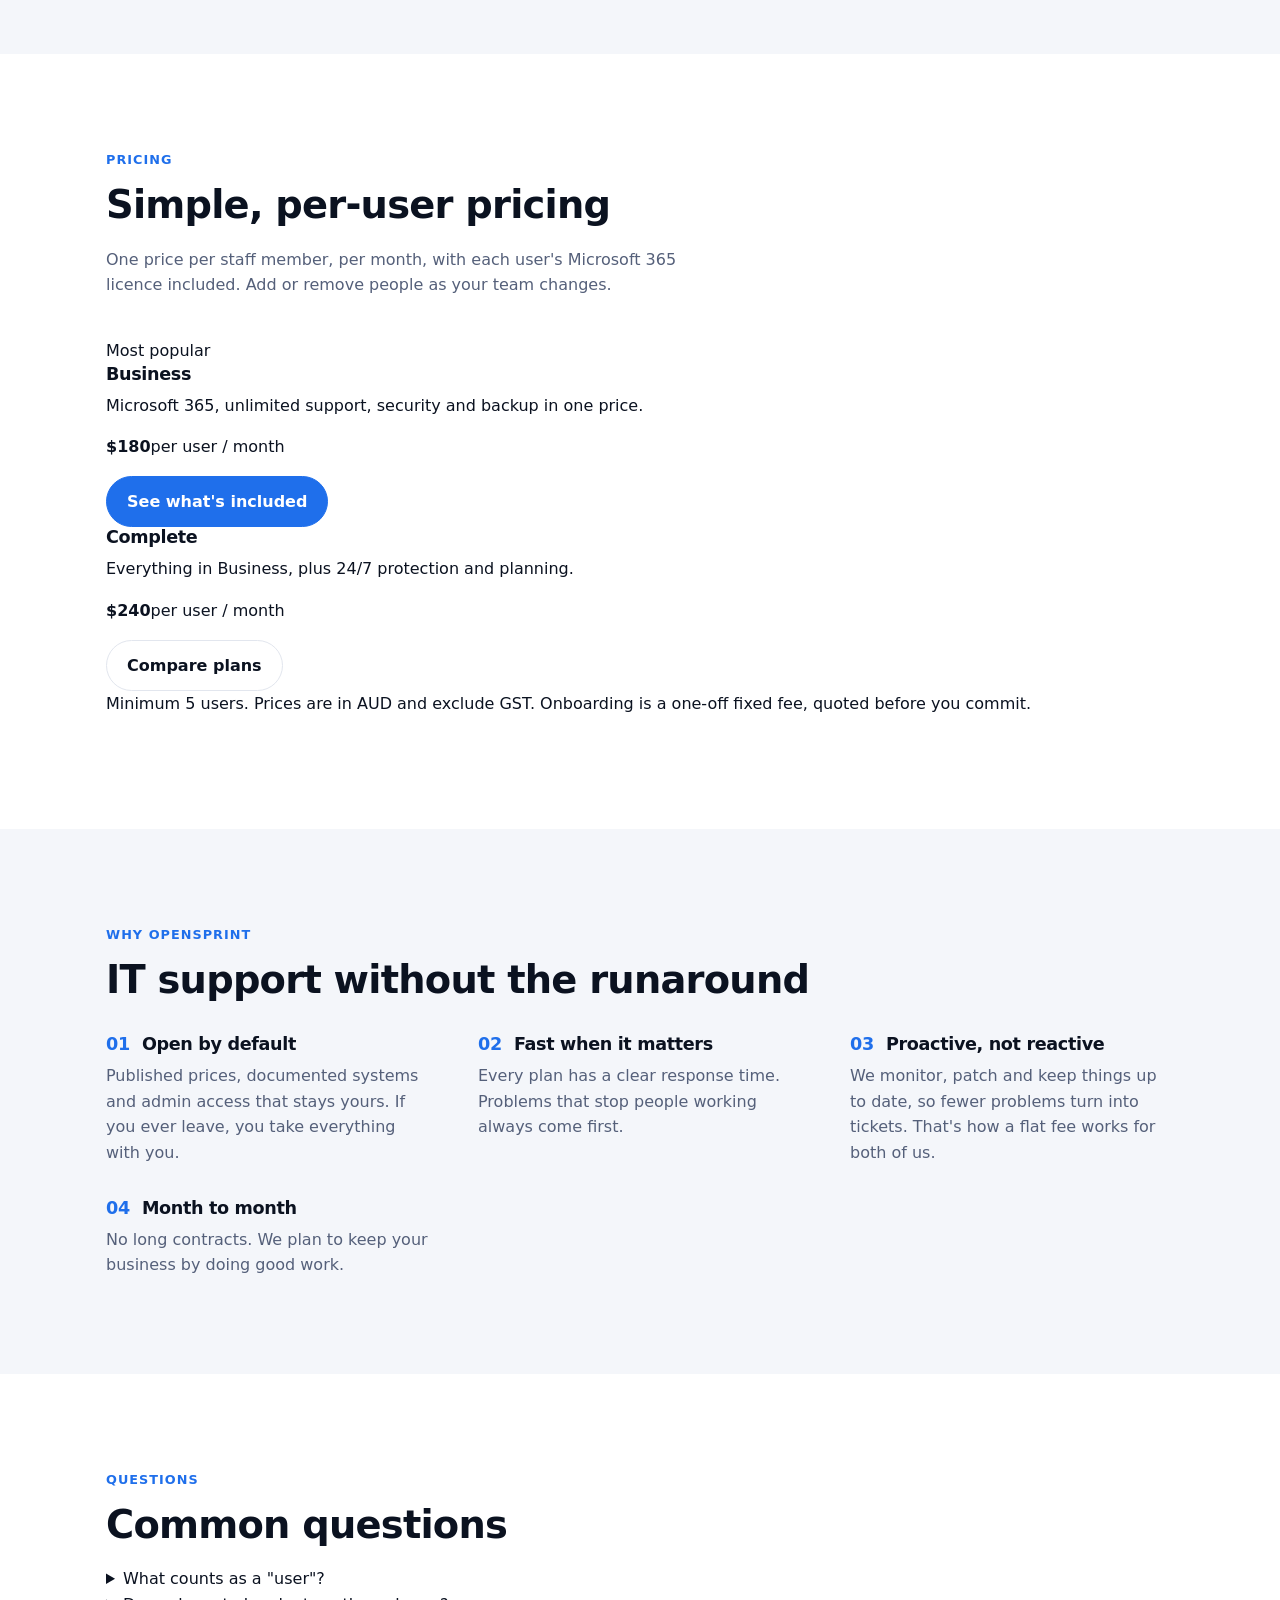
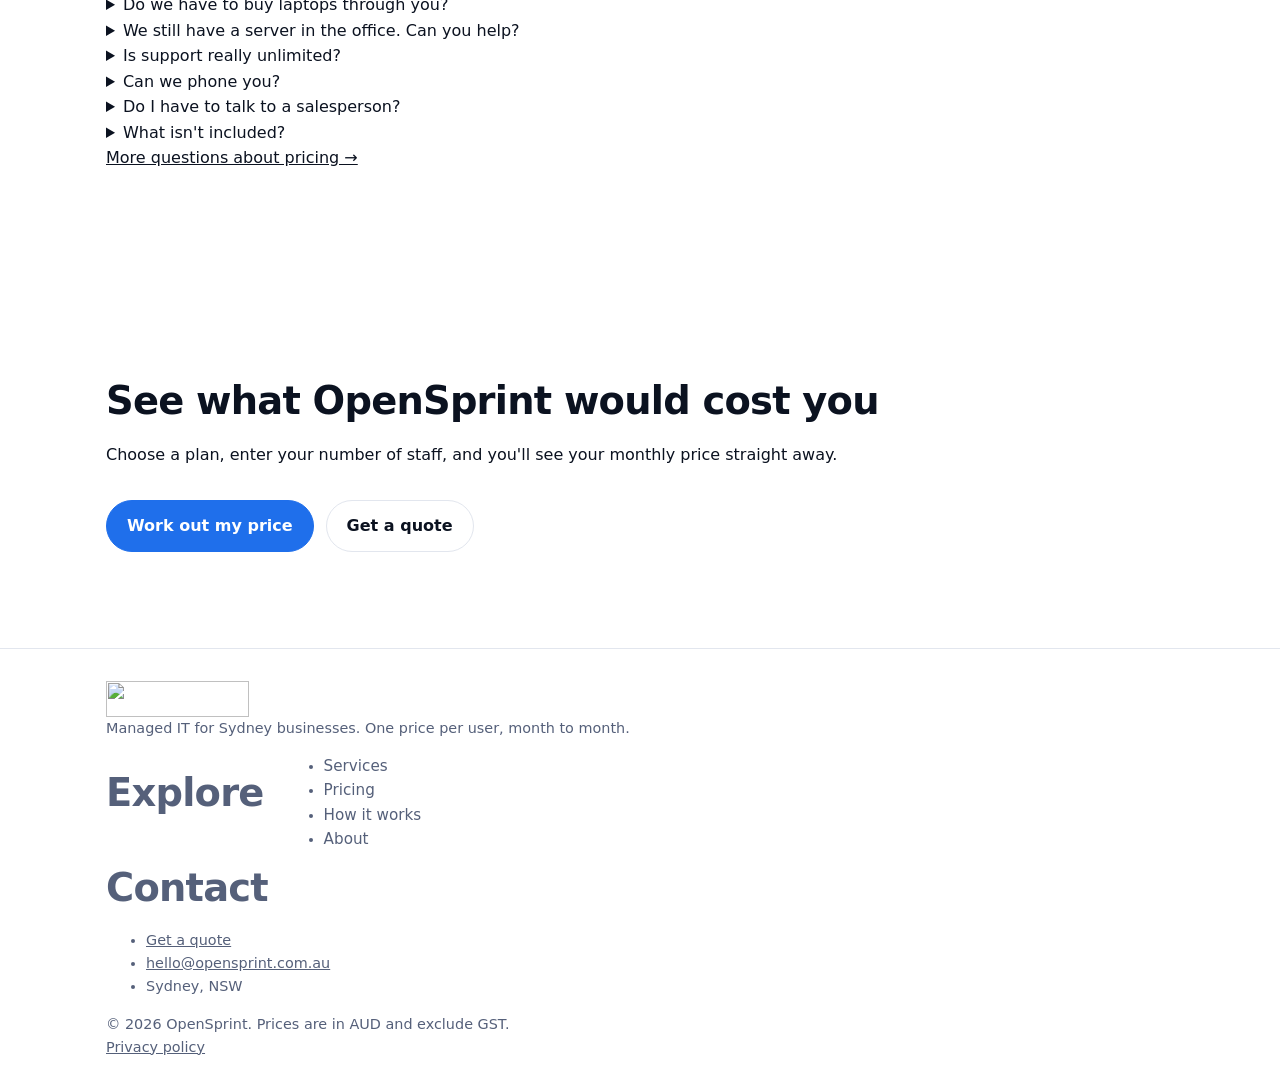
==== commit 97813f9e: "Restyle the Microsoft 365 strip as a panel with a tile per app Co-Authored-By: Claude Opus 5.5 <nore" ====
--- a/public/index.html
+++ b/public/index.html
@@ -69,7 +69,7 @@
             </div>
             <div class="taskbar" aria-hidden="true">
               <span class="tb-apps"><i></i><i></i><i></i><i></i></span>
-              <span class="tb-tray"><svg width="14" height="14" viewBox="0 0 24 24" fill="none" stroke="currentColor" stroke-width="2.2" stroke-linecap="round" stroke-linejoin="round"><path d="M6 15l6-6 6 6"/></svg><img class="tb-us" src="/favicon.svg" alt="" width="18" height="18"><svg width="15" height="15" viewBox="0 0 24 24" fill="none" stroke="currentColor" stroke-width="2" stroke-linecap="round" stroke-linejoin="round"><path d="M2 9a15 15 0 0 1 20 0M5.5 12.5a10 10 0 0 1 13 0M9 16a5 5 0 0 1 6 0M12 19.5v.01"/></svg><svg width="15" height="15" viewBox="0 0 24 24" fill="none" stroke="currentColor" stroke-width="2" stroke-linecap="round" stroke-linejoin="round"><path d="M4 9v6h4l5 4V5L8 9z"/><path d="M16.5 8.5a5 5 0 0 1 0 7"/></svg><span class="tb-time">10:24 am<br>17/11/2026</span></span>
+              <span class="tb-tray"><svg width="14" height="14" viewBox="0 0 24 24" fill="none" stroke="currentColor" stroke-width="2.2" stroke-linecap="round" stroke-linejoin="round"><path d="M6 15l6-6 6 6"/></svg><img class="tb-us" src="/favicon.svg" alt="" width="18" height="18"><svg width="15" height="15" viewBox="0 0 24 24" fill="none" stroke="currentColor" stroke-width="2" stroke-linecap="round" stroke-linejoin="round"><path d="M2 9a15 15 0 0 1 20 0M5.5 12.5a10 10 0 0 1 13 0M9 16a5 5 0 0 1 6 0M12 19.5v.01"/></svg><svg width="15" height="15" viewBox="0 0 24 24" fill="none" stroke="currentColor" stroke-width="2" stroke-linecap="round" stroke-linejoin="round"><path d="M4 9v6h4l5 4V5L8 9z"/><path d="M16.5 8.5a5 5 0 0 1 0 7"/></svg><span class="tb-time">10:24 am<br><span data-today>17/11/2026</span></span></span>
             </div>
           </div>
         </div>
@@ -124,9 +124,22 @@
             <p>Regular reviews, a roadmap and budget advice, so you're never caught out.</p>
           </a>
         </div>
-        <div class="stack" aria-label="Built on Microsoft 365 Business Premium">
-          <p>Built on Microsoft 365 Business Premium</p>
-          <span>Entra ID</span><span>Intune</span><span>Defender</span><span>Exchange</span><span>Teams</span><span>OneDrive</span><span>SharePoint</span>
+        <div class="stack">
+          <div class="stack-head">
+            <p class="stack-label">Built on</p>
+            <p class="stack-title">Microsoft 365 Business Premium</p>
+            <p class="stack-note">Included in every plan, set up and managed for you.</p>
+          </div>
+          <ul class="stack-list">
+            <li><b>Entra ID</b><span>Sign-in and MFA</span></li>
+            <li><b>Intune</b><span>Device setup</span></li>
+            <li><b>Defender</b><span>Threat protection</span></li>
+            <li><b>Exchange</b><span>Email</span></li>
+            <li><b>Teams</b><span>Chat and calls</span></li>
+            <li><b>OneDrive</b><span>Your files</span></li>
+            <li><b>SharePoint</b><span>Shared files</span></li>
+            <li><b>Purview</b><span>Data protection</span></li>
+          </ul>
         </div>
       </div>
     </section>
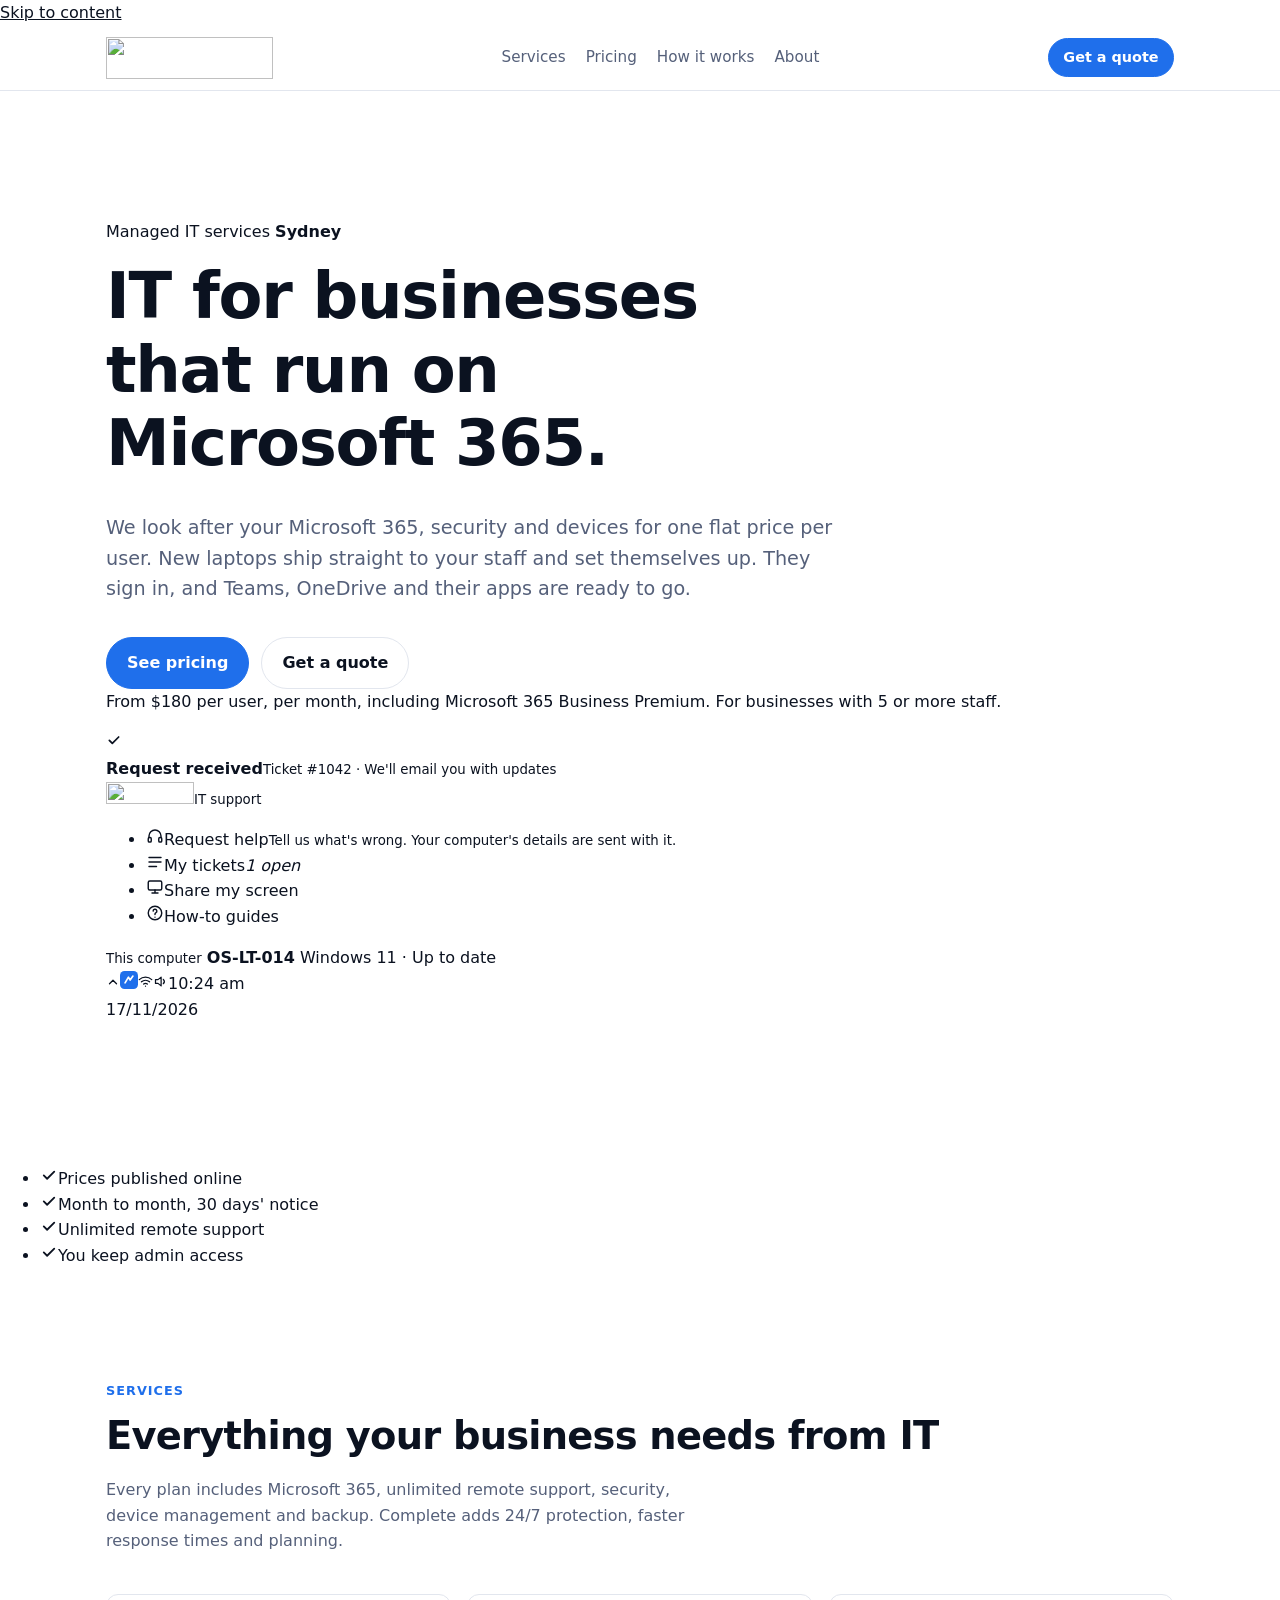
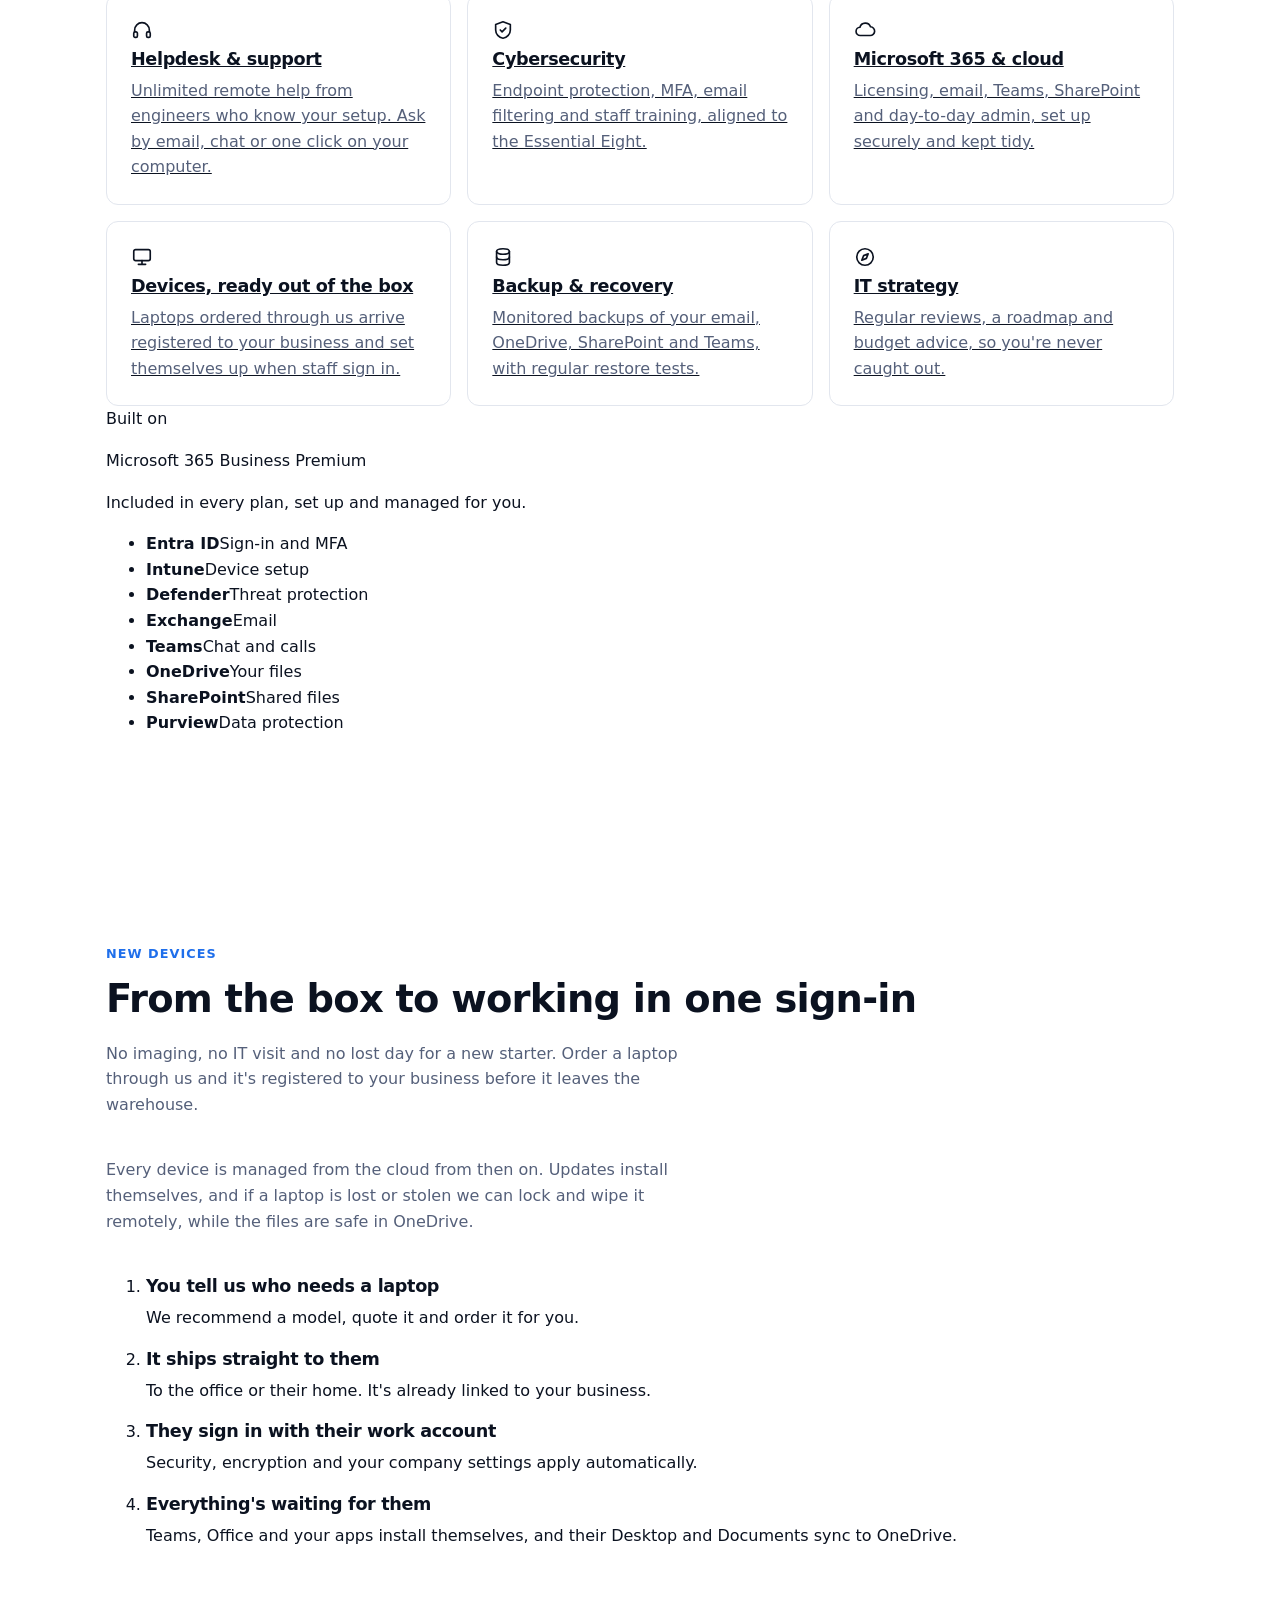
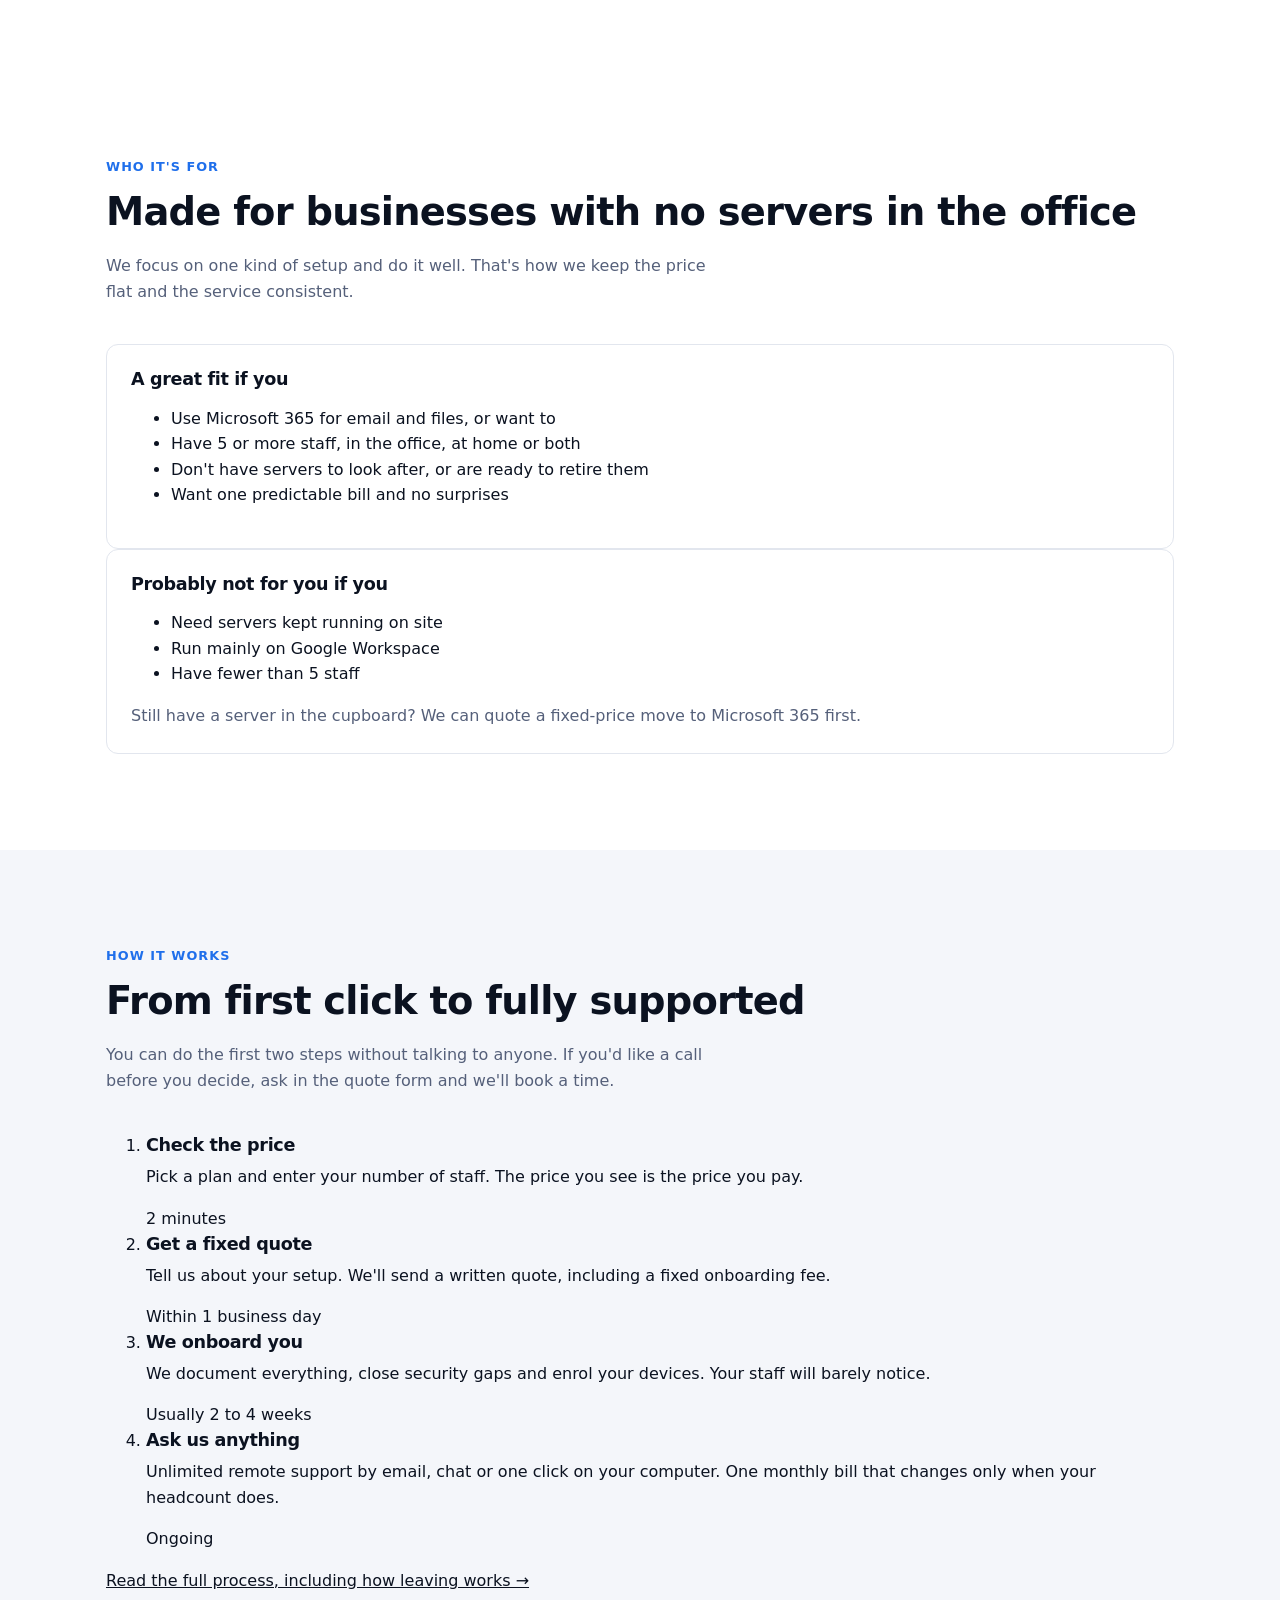
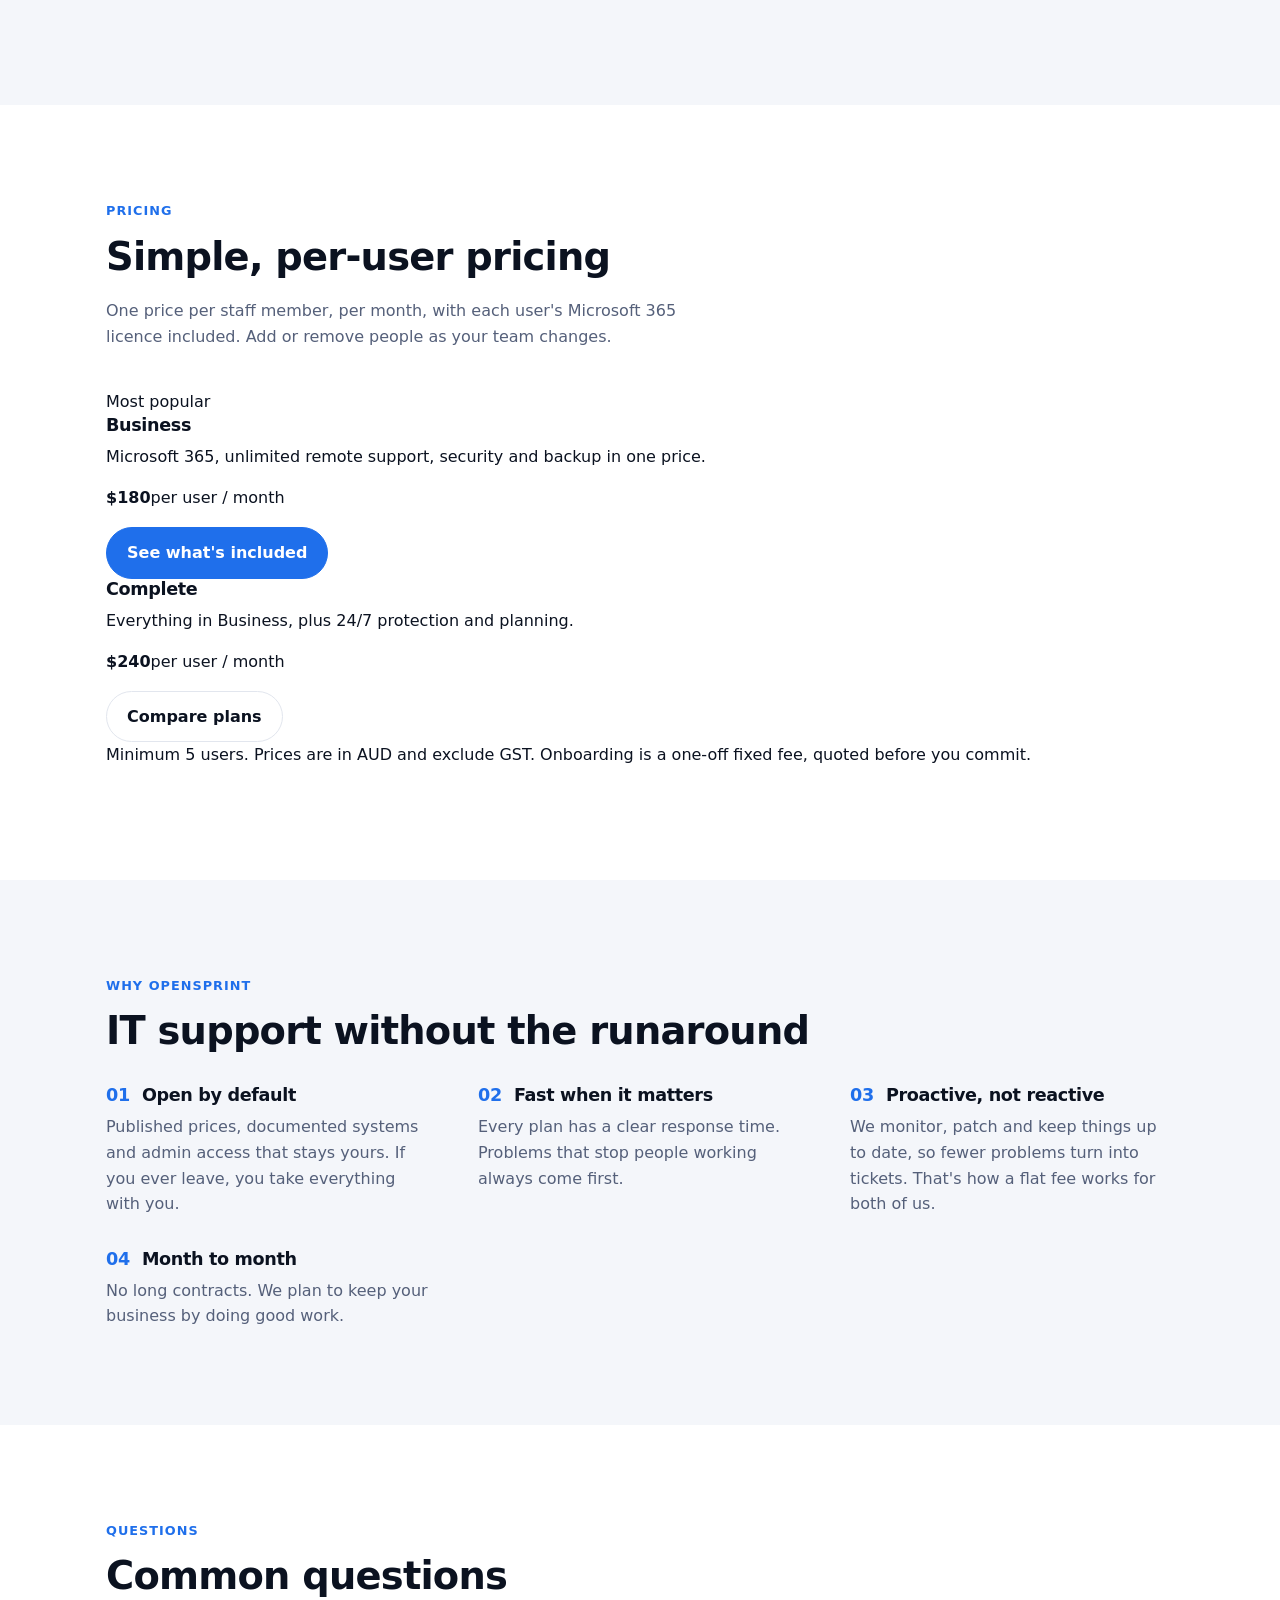
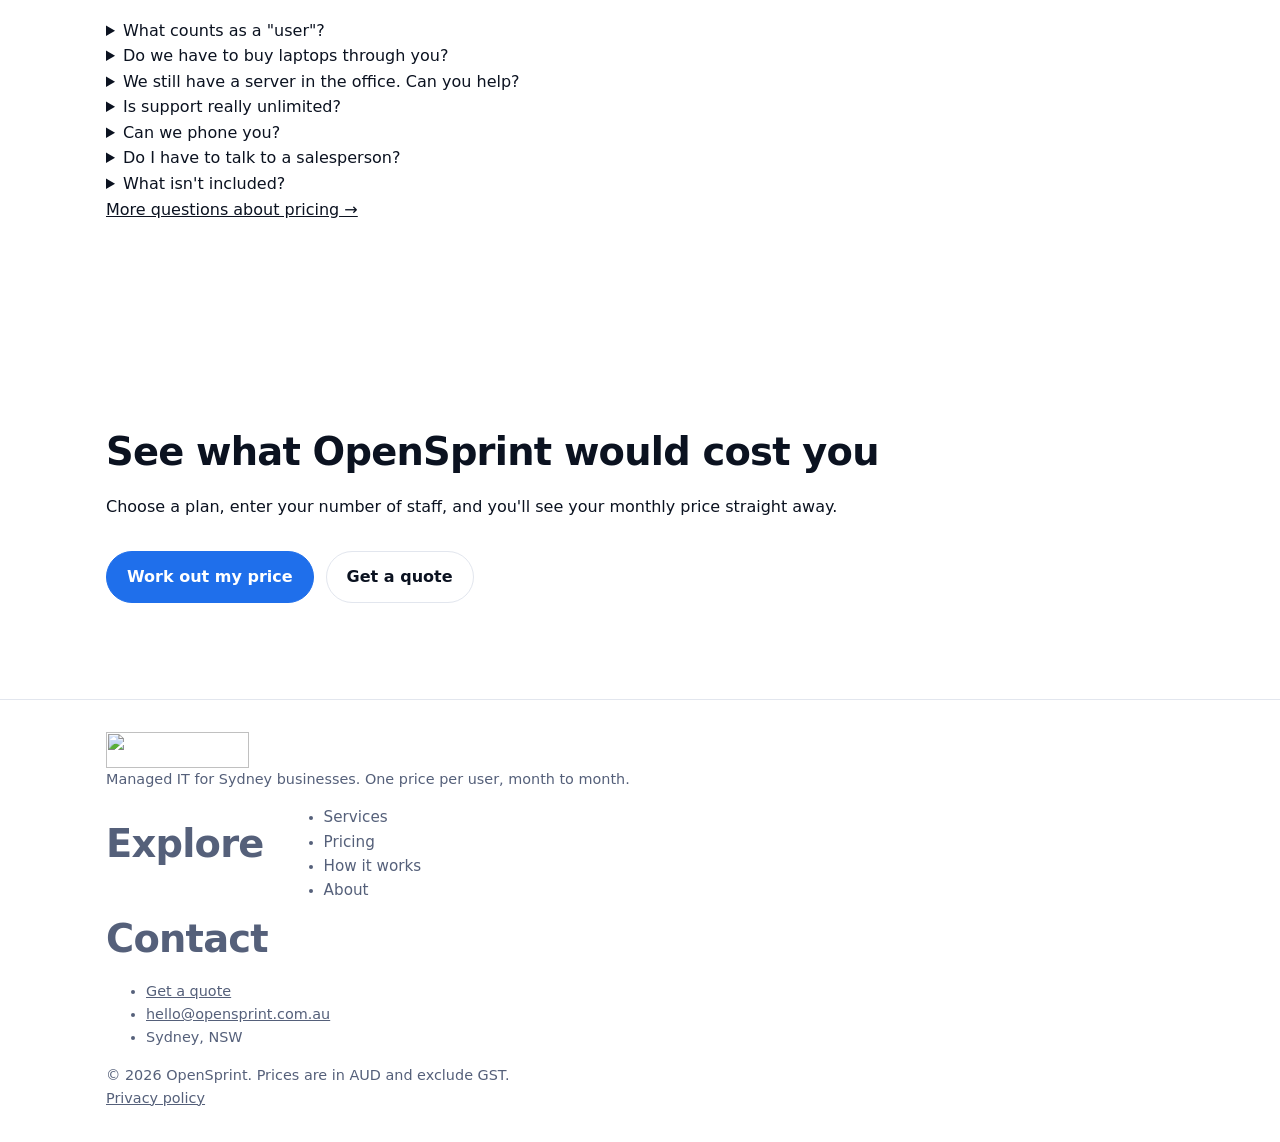
==== commit 3b424c4b: "Clarify unlimited remote support and on-site charges Support is unlimited remote support only. Proje" ====
--- a/public/index.html
+++ b/public/index.html
@@ -4,7 +4,7 @@
   <meta charset="utf-8">
   <meta name="viewport" content="width=device-width, initial-scale=1">
   <title>OpenSprint | Managed IT Services in Sydney</title>
-  <meta name="description" content="Managed IT for Sydney businesses that run on Microsoft 365. Unlimited support, security, backup and laptops that set themselves up, for one published price per user. Month to month.">
+  <meta name="description" content="Managed IT for Sydney businesses that run on Microsoft 365. Unlimited remote support, security, backup and laptops that set themselves up, for one published price per user. Month to month.">
   <link rel="canonical" href="https://www.opensprint.com.au/">
   <meta property="og:type" content="website">
   <meta property="og:site_name" content="OpenSprint">
@@ -80,7 +80,7 @@
       <ul>
         <li><svg width="18" height="18" viewBox="0 0 24 24" fill="none" stroke="currentColor" stroke-width="2.4" stroke-linecap="round" stroke-linejoin="round" aria-hidden="true"><path d="M5 12.5l4.5 4.5L19 7.5"/></svg>Prices published online</li>
         <li><svg width="18" height="18" viewBox="0 0 24 24" fill="none" stroke="currentColor" stroke-width="2.4" stroke-linecap="round" stroke-linejoin="round" aria-hidden="true"><path d="M5 12.5l4.5 4.5L19 7.5"/></svg>Month to month, 30 days' notice</li>
-        <li><svg width="18" height="18" viewBox="0 0 24 24" fill="none" stroke="currentColor" stroke-width="2.4" stroke-linecap="round" stroke-linejoin="round" aria-hidden="true"><path d="M5 12.5l4.5 4.5L19 7.5"/></svg>Unlimited support requests</li>
+        <li><svg width="18" height="18" viewBox="0 0 24 24" fill="none" stroke="currentColor" stroke-width="2.4" stroke-linecap="round" stroke-linejoin="round" aria-hidden="true"><path d="M5 12.5l4.5 4.5L19 7.5"/></svg>Unlimited remote support</li>
         <li><svg width="18" height="18" viewBox="0 0 24 24" fill="none" stroke="currentColor" stroke-width="2.4" stroke-linecap="round" stroke-linejoin="round" aria-hidden="true"><path d="M5 12.5l4.5 4.5L19 7.5"/></svg>You keep admin access</li>
       </ul>
     </section>
@@ -90,13 +90,13 @@
         <div class="section-head">
           <p class="eyebrow">Services</p>
           <h2>Everything your business needs from IT</h2>
-          <p class="section-lede">Every plan includes Microsoft 365, unlimited helpdesk support, security, device management and backup. Complete adds 24/7 protection, faster response times and planning.</p>
+          <p class="section-lede">Every plan includes Microsoft 365, unlimited remote support, security, device management and backup. Complete adds 24/7 protection, faster response times and planning.</p>
         </div>
         <div class="grid">
           <a class="card" href="/services#helpdesk">
             <div class="icon"><svg width="22" height="22" viewBox="0 0 24 24" fill="none" stroke="currentColor" stroke-width="1.8" stroke-linecap="round" stroke-linejoin="round" aria-hidden="true"><path d="M4 14v-2a8 8 0 0 1 16 0v2"/><rect x="3" y="14" width="4" height="6" rx="1.5"/><rect x="17" y="14" width="4" height="6" rx="1.5"/></svg></div>
             <h3>Helpdesk &amp; support</h3>
-            <p>Unlimited help from engineers who know your setup. Ask by email, chat or one click on your computer.</p>
+            <p>Unlimited remote help from engineers who know your setup. Ask by email, chat or one click on your computer.</p>
           </a>
           <a class="card" href="/services#security">
             <div class="icon"><svg width="22" height="22" viewBox="0 0 24 24" fill="none" stroke="currentColor" stroke-width="1.8" stroke-linecap="round" stroke-linejoin="round" aria-hidden="true"><path d="M12 3l8 3v6c0 4.5-3.4 8.2-8 9-4.6-.8-8-4.5-8-9V6z"/><path d="M9 12l2 2 4-4"/></svg></div>
@@ -228,7 +228,7 @@
           </li>
           <li>
             <h3>Ask us anything</h3>
-            <p>Unlimited support by email, chat or one click on your computer. One monthly bill that changes only when your headcount does.</p>
+            <p>Unlimited remote support by email, chat or one click on your computer. One monthly bill that changes only when your headcount does.</p>
             <span class="when">Ongoing</span>
           </li>
         </ol>
@@ -247,7 +247,7 @@
           <div class="plan featured">
             <span class="badge">Most popular</span>
             <h3>Business</h3>
-            <p class="for">Microsoft 365, unlimited support, security and backup in one price.</p>
+            <p class="for">Microsoft 365, unlimited remote support, security and backup in one price.</p>
             <p class="price"><strong>$180</strong><span>per user / month</span></p>
             <a class="btn btn-block" href="/pricing">See what's included</a>
           </div>
@@ -310,7 +310,7 @@
           </details>
           <details>
             <summary>Is support really unlimited?</summary>
-            <p>Yes. Ask as often as you need to, by email, chat or the help icon on your computer. Because we're paid the same each month, it's in our interest to fix the root cause rather than keep closing the same ticket.</p>
+            <p>Remote support is unlimited. Ask as often as you need to, by email, chat or the help icon on your computer. On-site visits are charged at our hourly rate, and Complete includes 2 hours on site each month. Because we're paid the same each month, it's in our interest to fix the root cause rather than keep closing the same ticket.</p>
           </details>
           <details>
             <summary>Can we phone you?</summary>
@@ -322,7 +322,7 @@
           </details>
           <details>
             <summary>What isn't included?</summary>
-            <p>Microsoft 365 Business Premium is included. Hardware, other software and larger projects such as office moves are charged separately. We quote these before starting.</p>
+            <p>Microsoft 365 Business Premium and unlimited remote support are included. Projects such as office moves, disaster recovery after a major incident, setting up a brand-new business, on-site visits beyond Complete's 2 hours a month, hardware and other software are charged separately. We agree the price before starting.</p>
           </details>
         </div>
         <p class="fine center-text"><a href="/pricing#faq">More questions about pricing →</a></p>
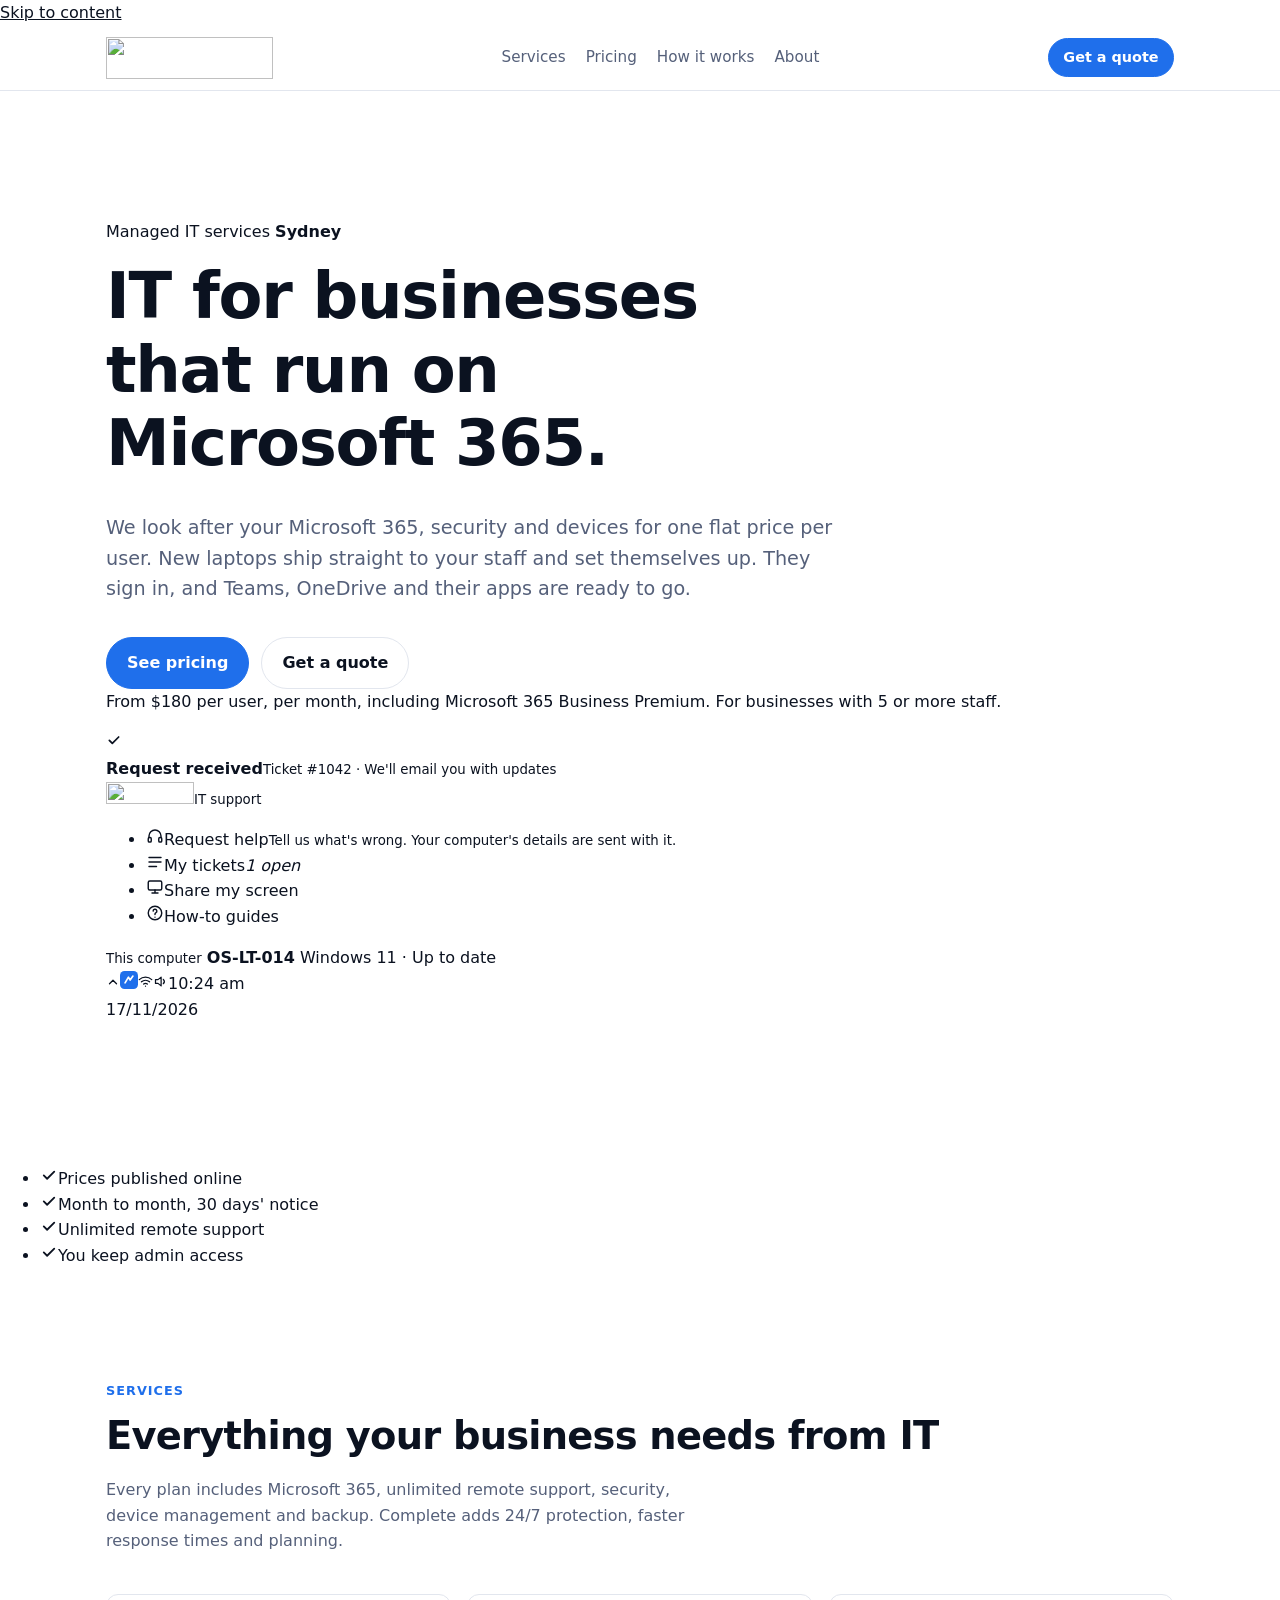
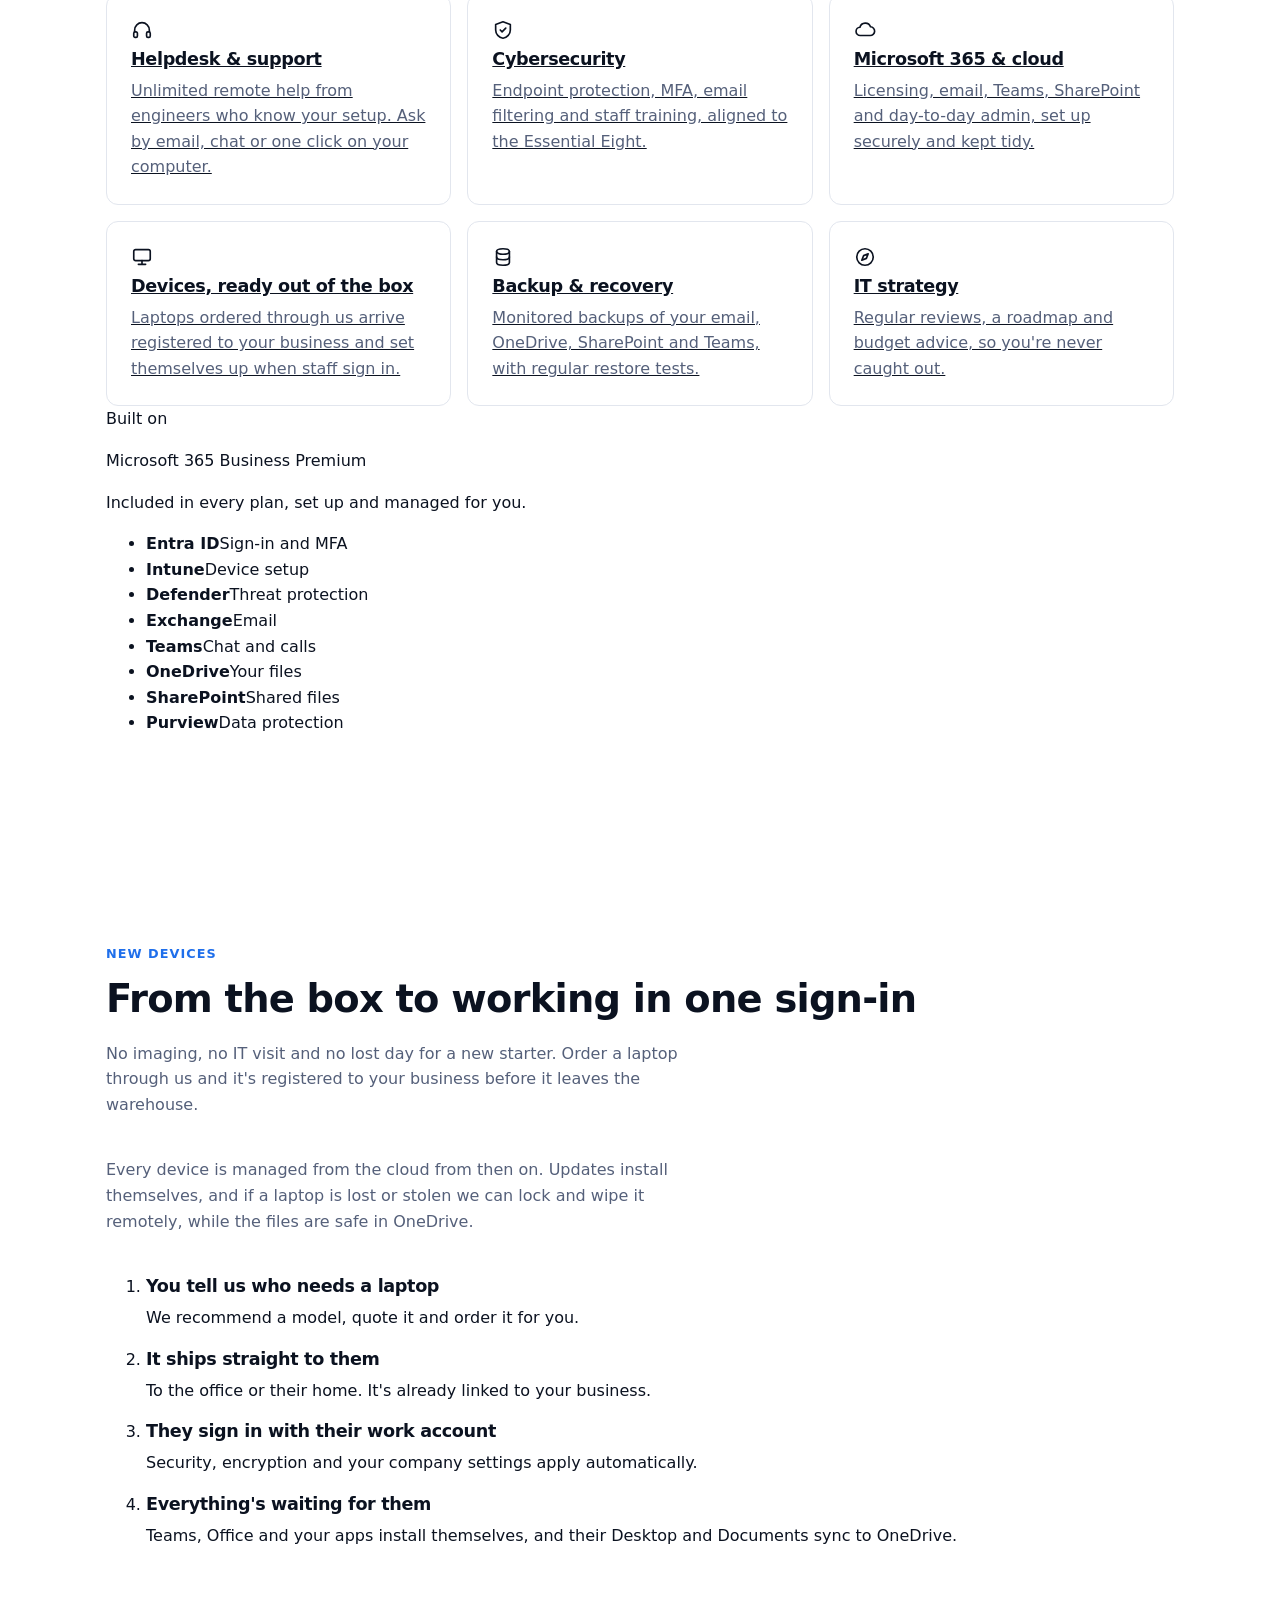
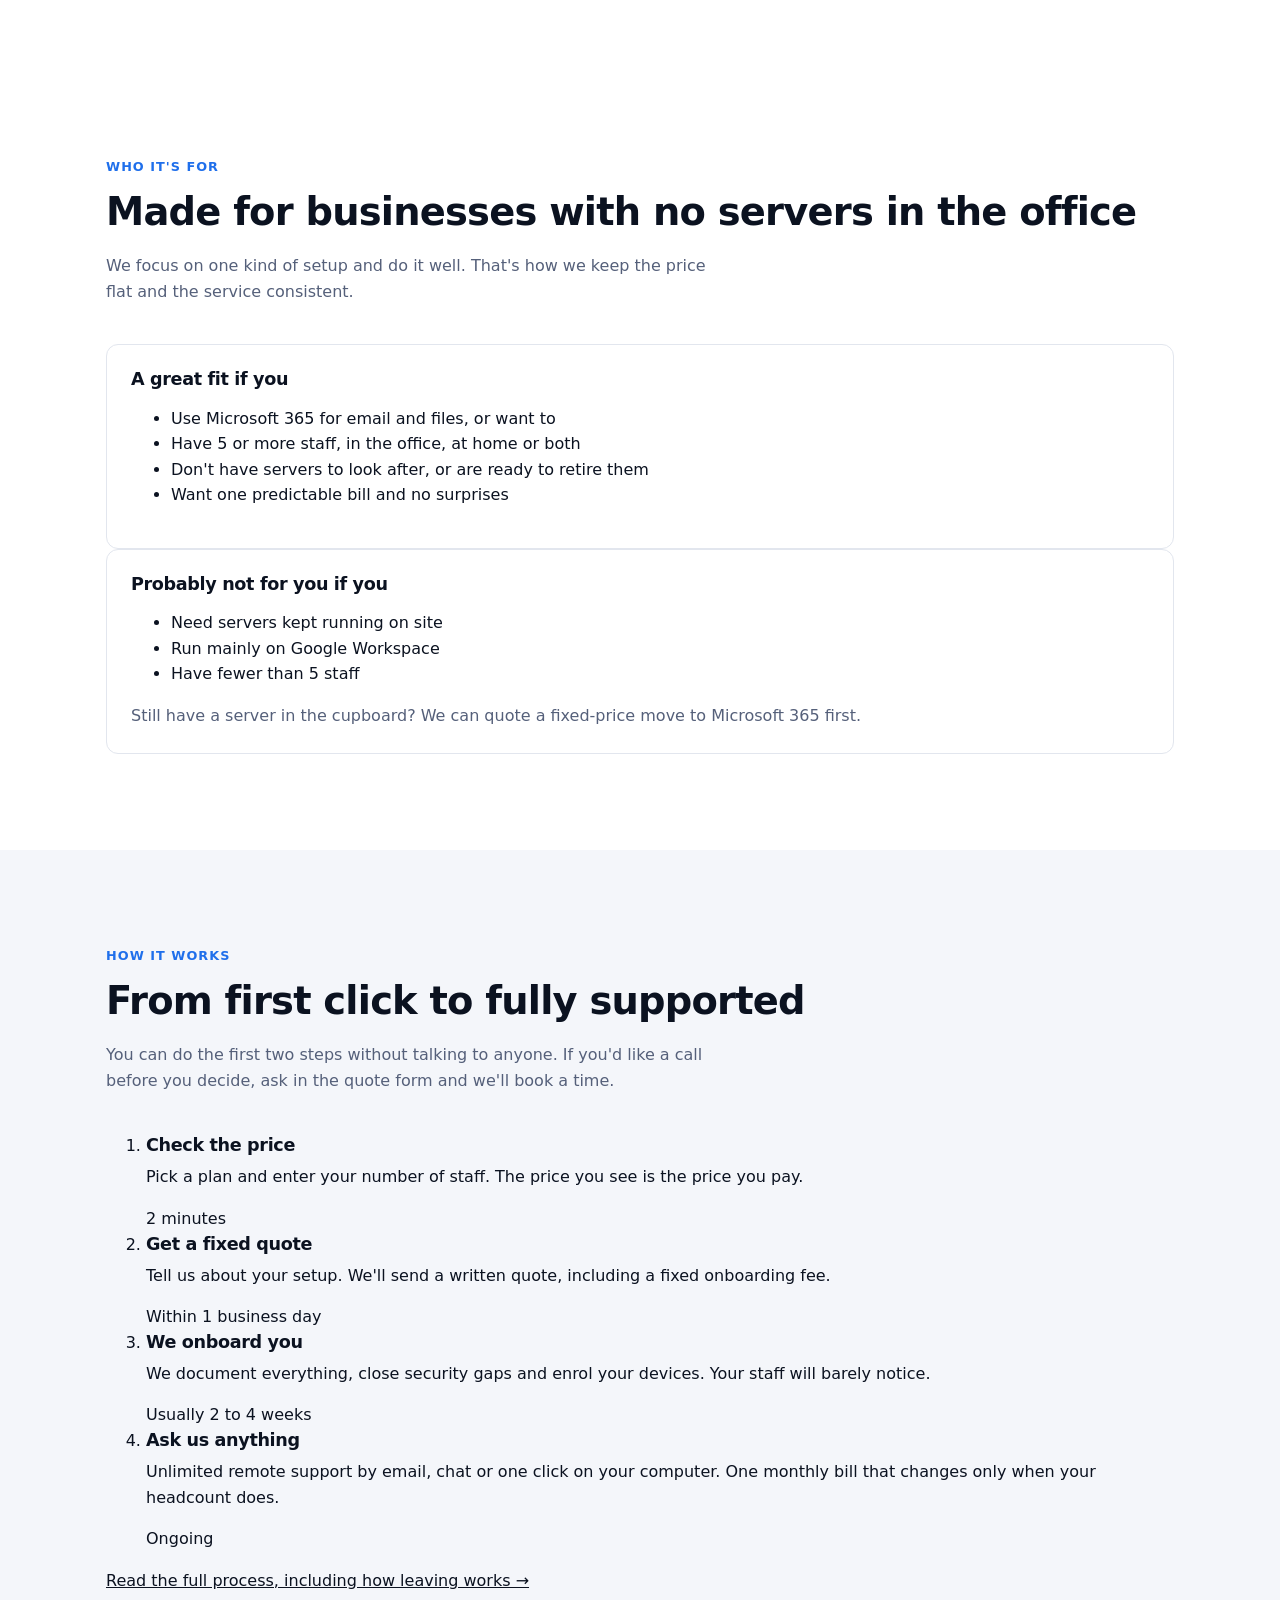
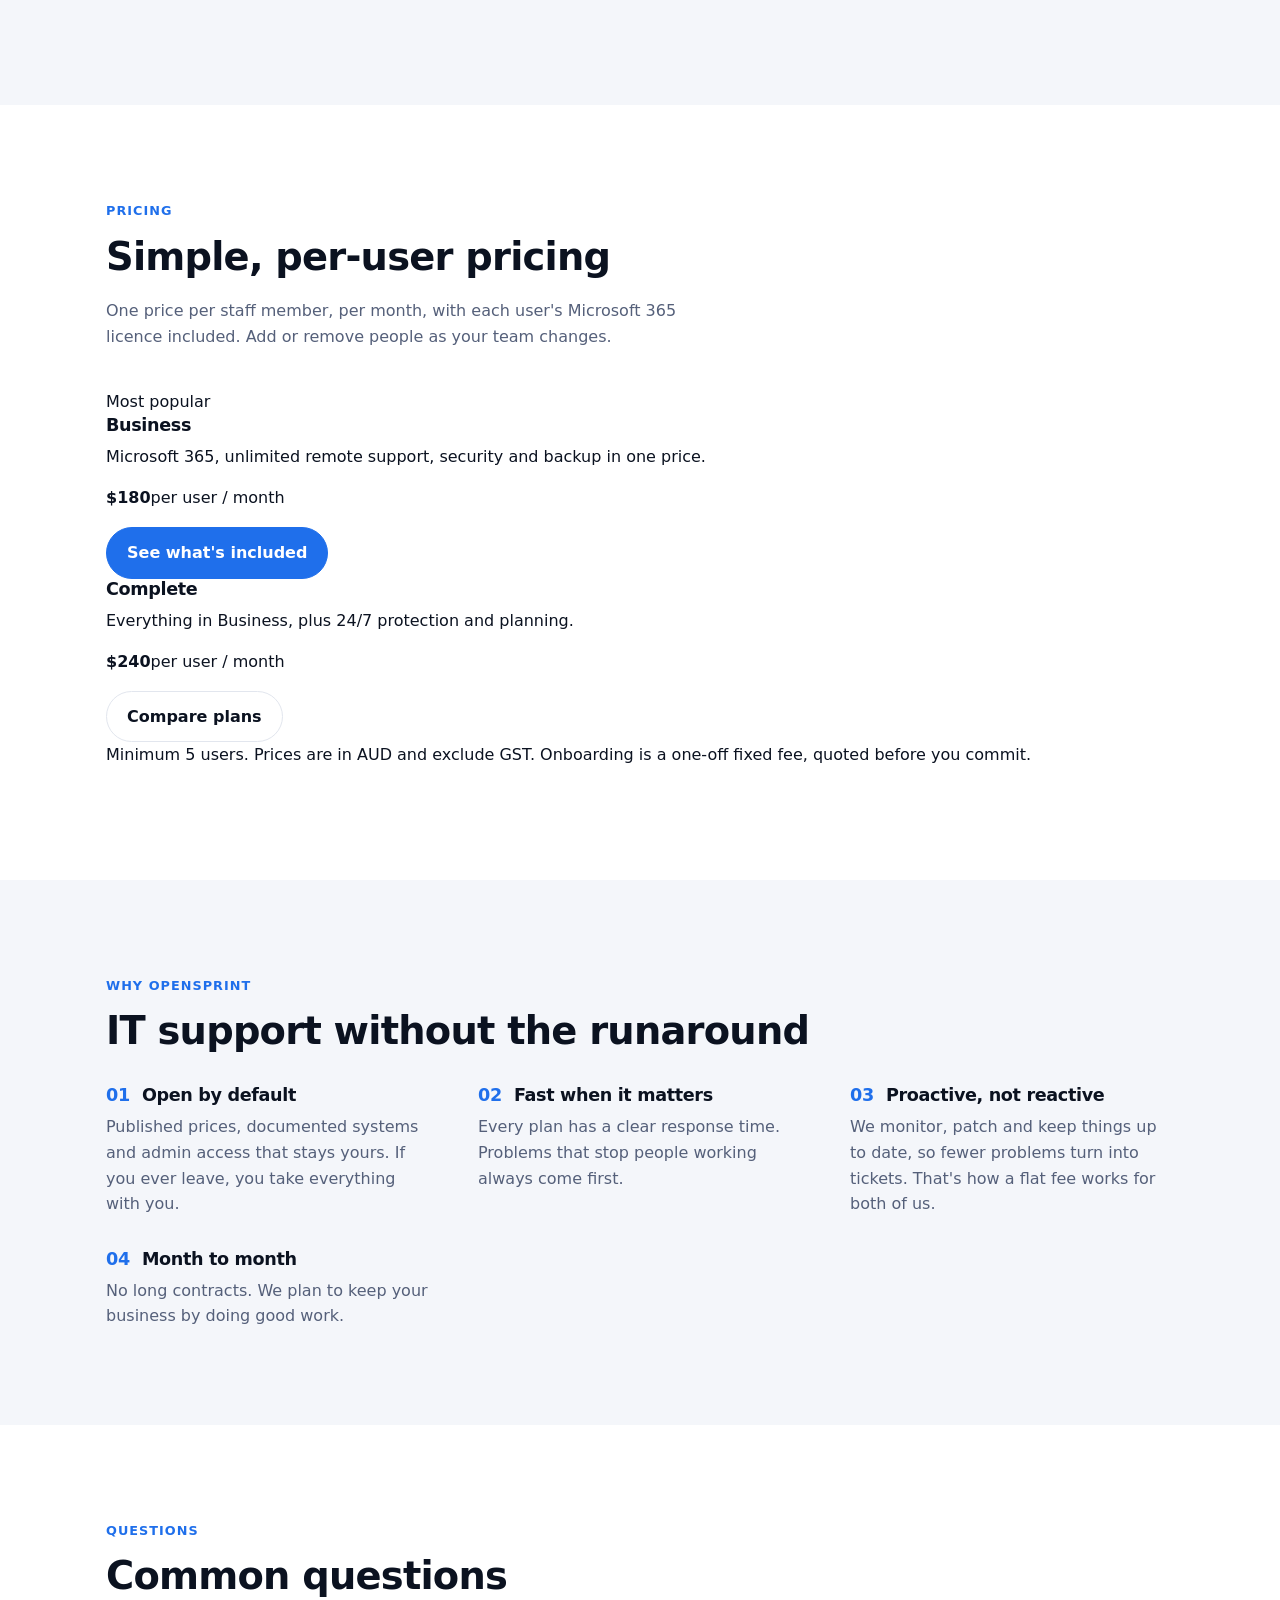
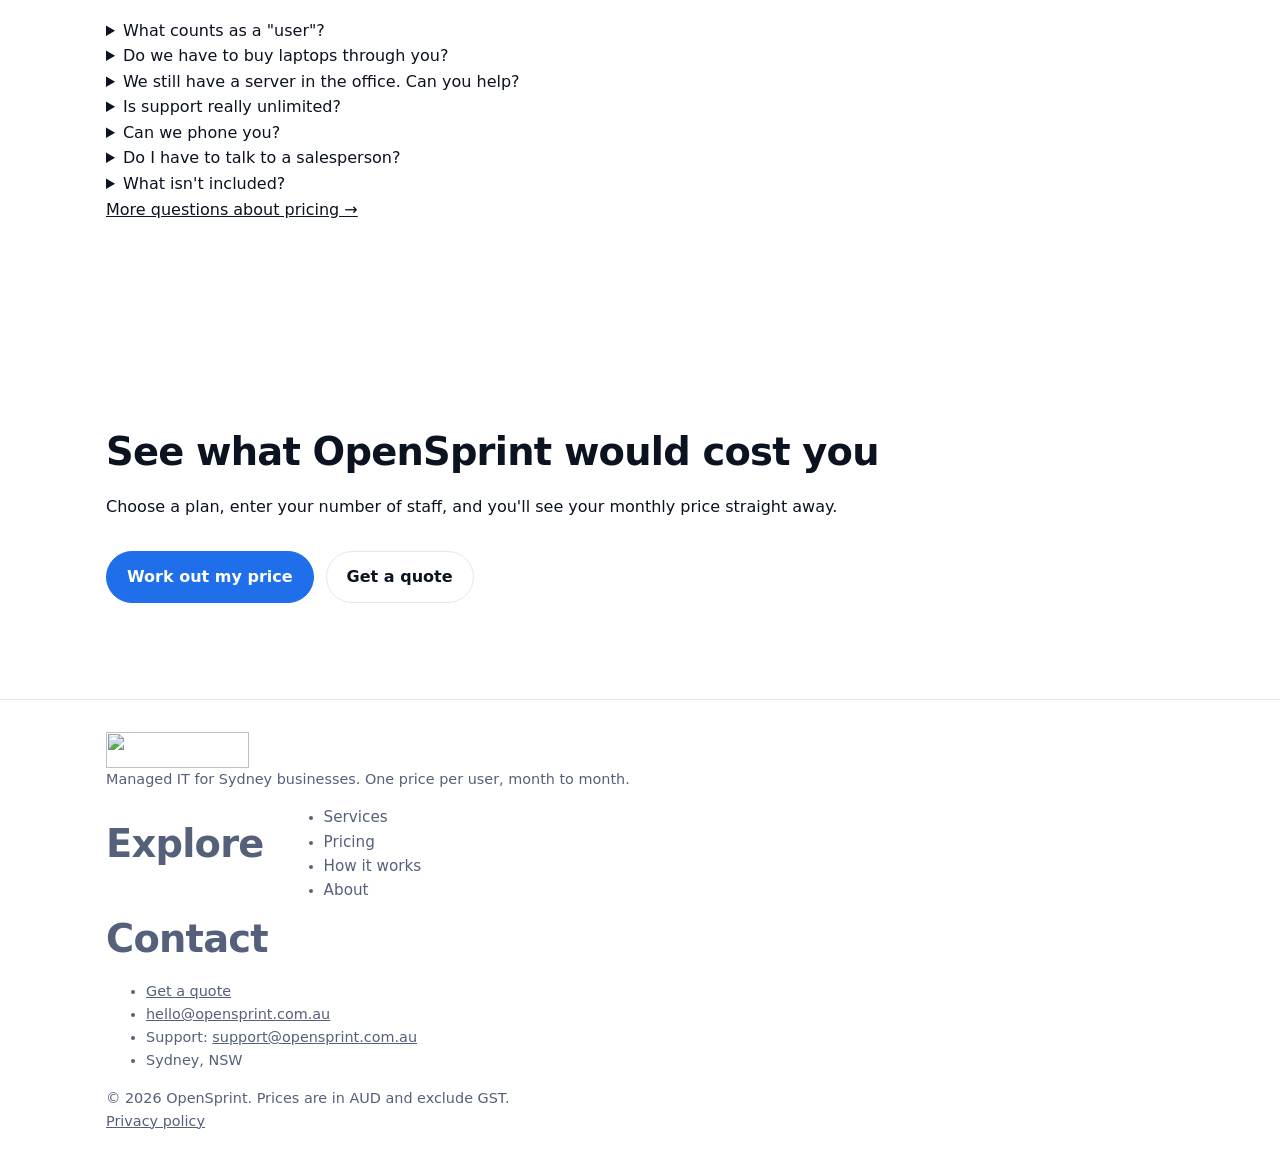
==== commit 0108e184: "Add support@opensprint.com.au for existing clients Add a support line to the footer on every page an" ====
--- a/public/index.html
+++ b/public/index.html
@@ -310,7 +310,7 @@
           </details>
           <details>
             <summary>Is support really unlimited?</summary>
-            <p>Remote support is unlimited. Ask as often as you need to, by email, chat or the help icon on your computer. On-site visits are charged at our hourly rate, and Complete includes 2 hours on site each month. Because we're paid the same each month, it's in our interest to fix the root cause rather than keep closing the same ticket.</p>
+            <p>Remote support is unlimited. Ask as often as you need to, by email, chat or the help icon on your computer. On-site visits are charged at our hourly rate on both plans. Because we're paid the same each month, it's in our interest to fix the root cause rather than keep closing the same ticket.</p>
           </details>
           <details>
             <summary>Can we phone you?</summary>
@@ -322,7 +322,7 @@
           </details>
           <details>
             <summary>What isn't included?</summary>
-            <p>Microsoft 365 Business Premium and unlimited remote support are included. Projects such as office moves, disaster recovery after a major incident, setting up a brand-new business, on-site visits beyond Complete's 2 hours a month, hardware and other software are charged separately. We agree the price before starting.</p>
+            <p>Microsoft 365 Business Premium and unlimited remote support are included. Projects such as office moves, disaster recovery after a major incident, setting up a brand-new business, on-site visits, hardware and other software are charged separately. We agree the price before starting.</p>
           </details>
         </div>
         <p class="fine center-text"><a href="/pricing#faq">More questions about pricing →</a></p>
@@ -366,6 +366,7 @@
         <ul>
           <li><a href="/contact">Get a quote</a></li>
           <li><a href="mailto:hello@opensprint.com.au">hello@opensprint.com.au</a></li>
+          <li>Support: <a href="mailto:support@opensprint.com.au">support@opensprint.com.au</a></li>
           <li>Sydney, NSW</li>
         </ul>
       </div>
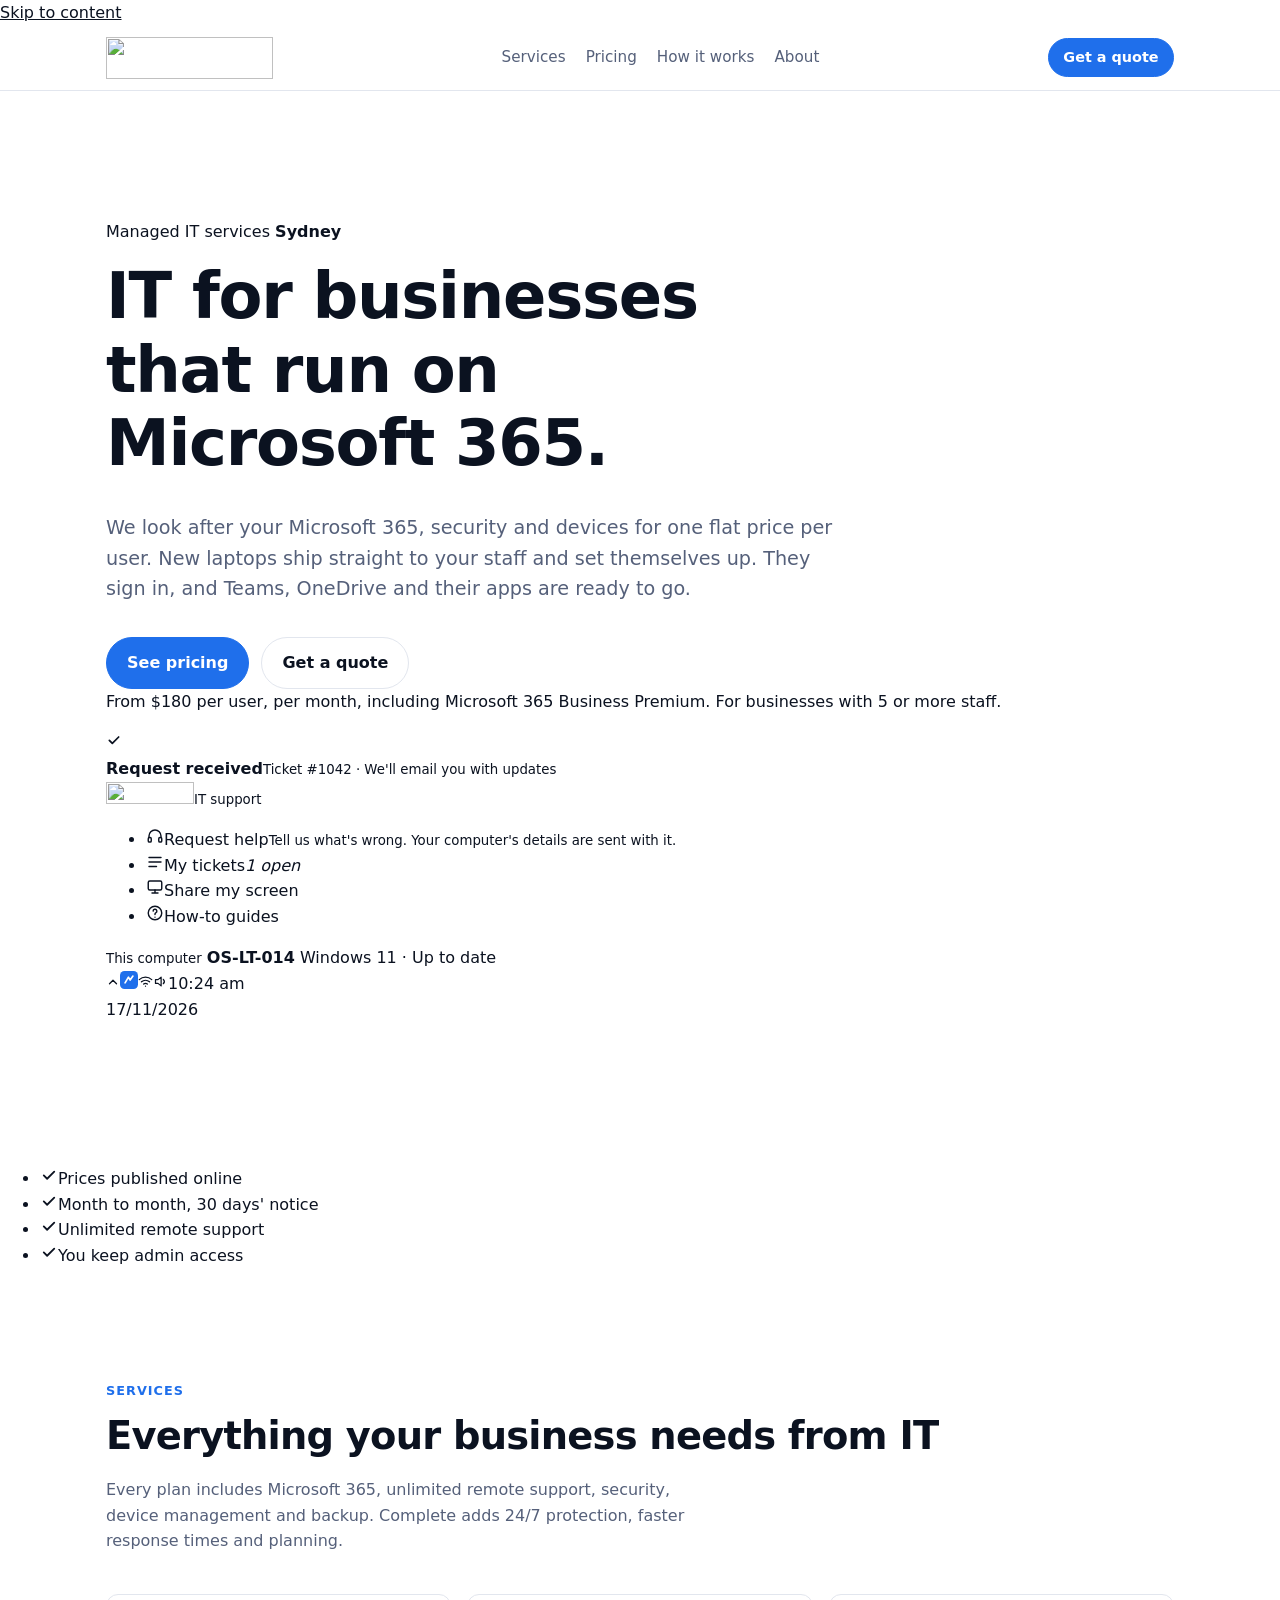
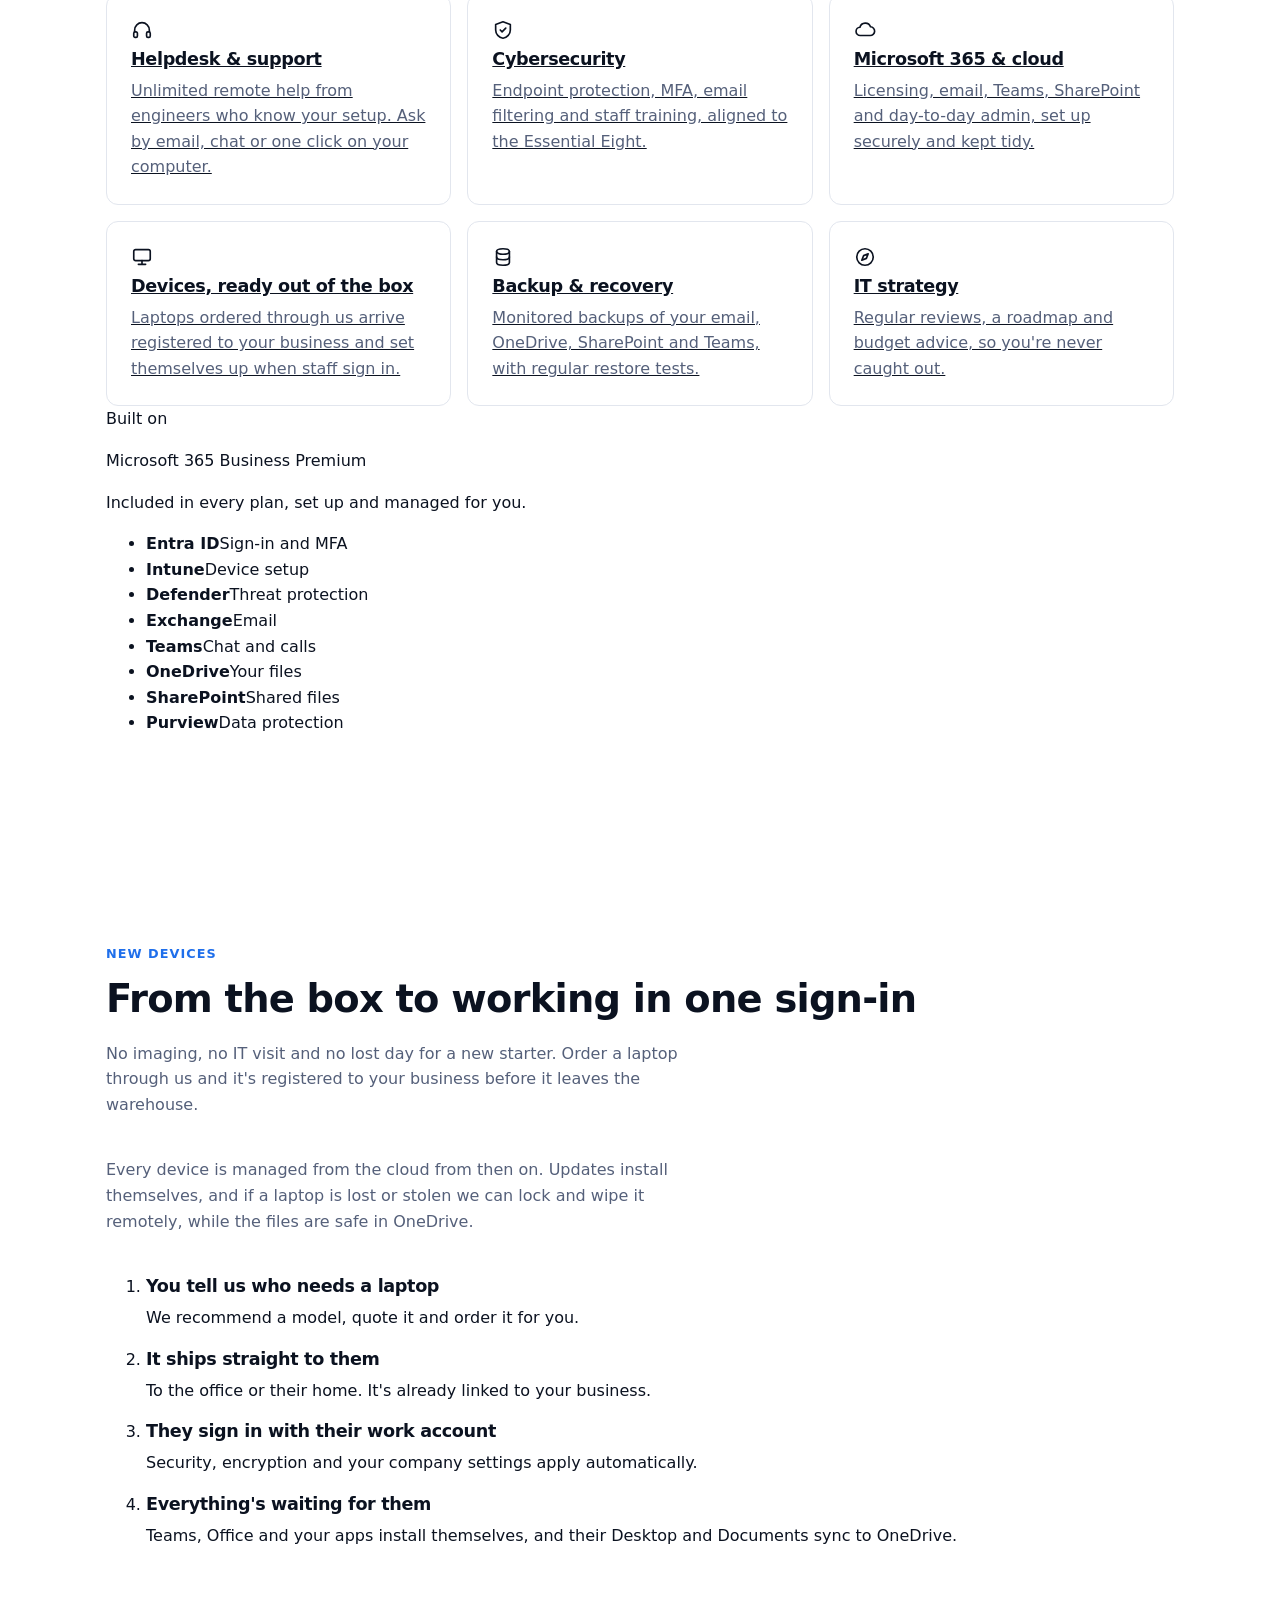
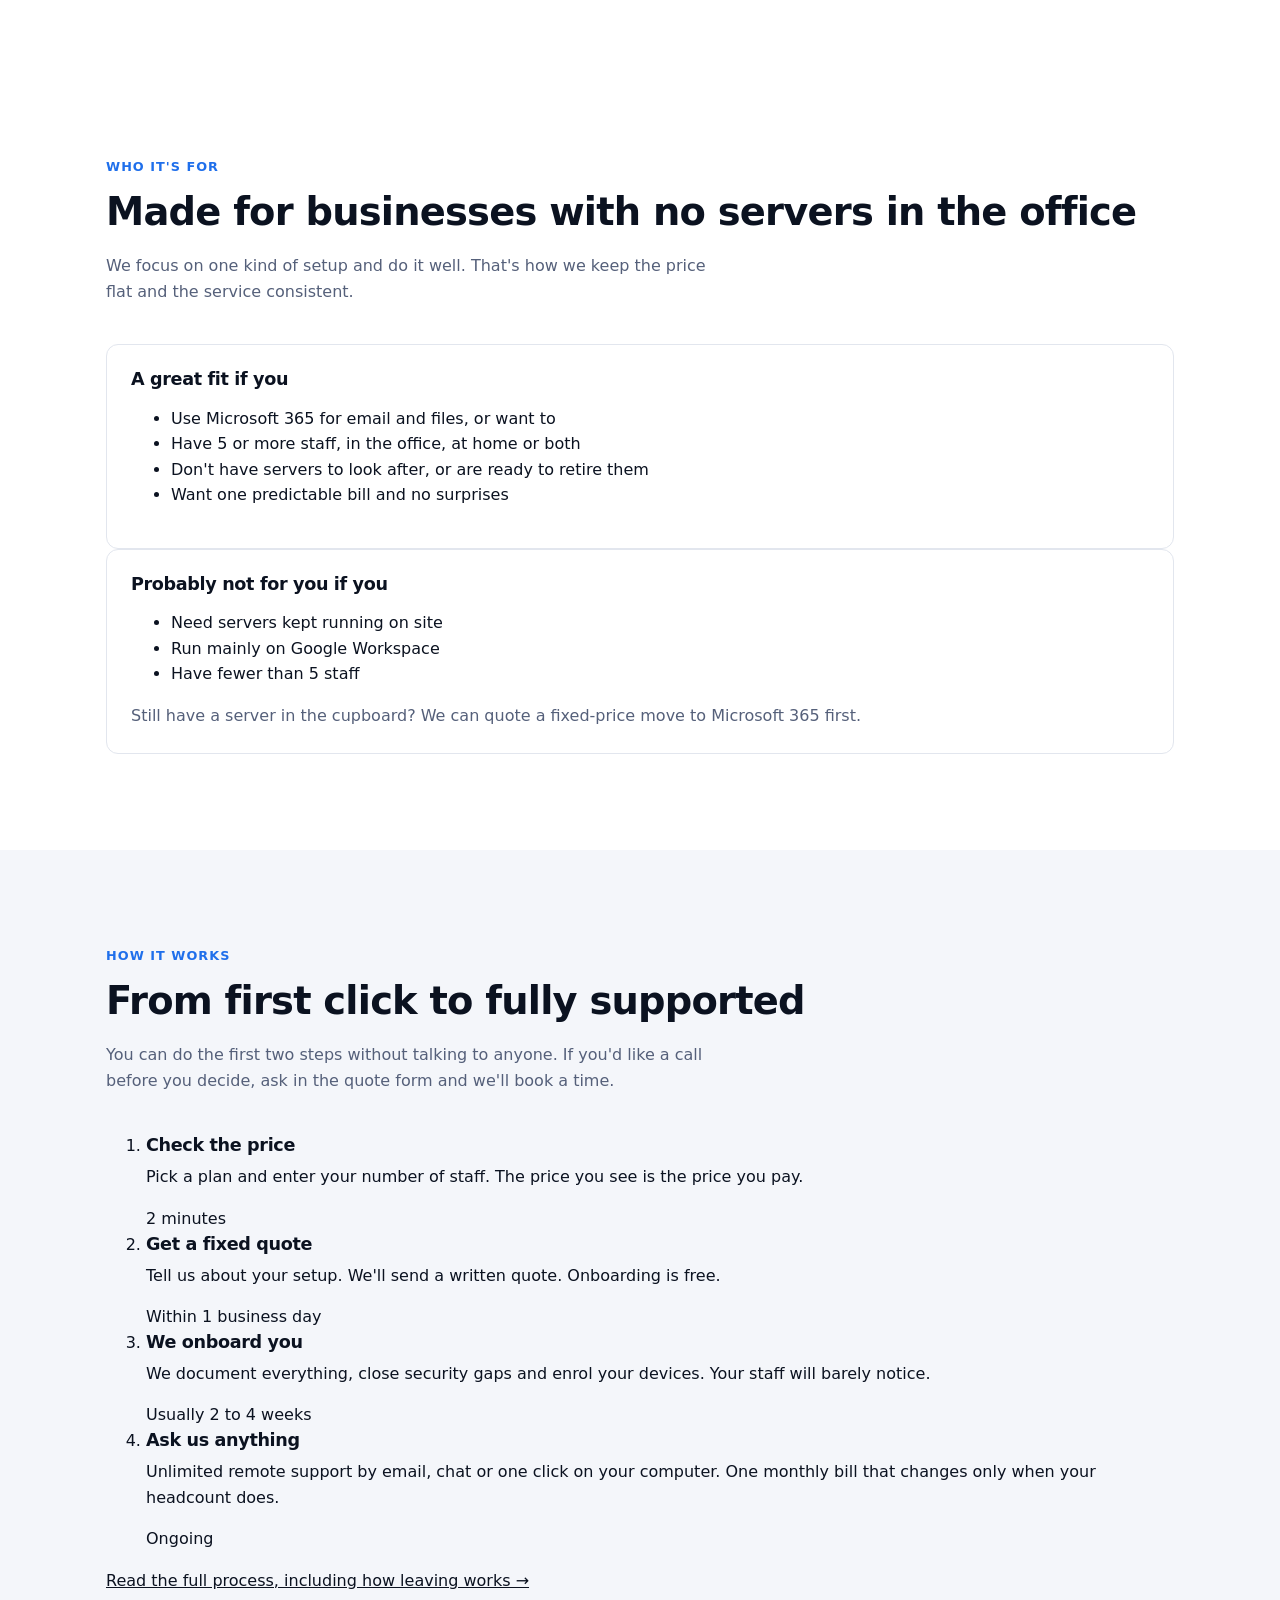
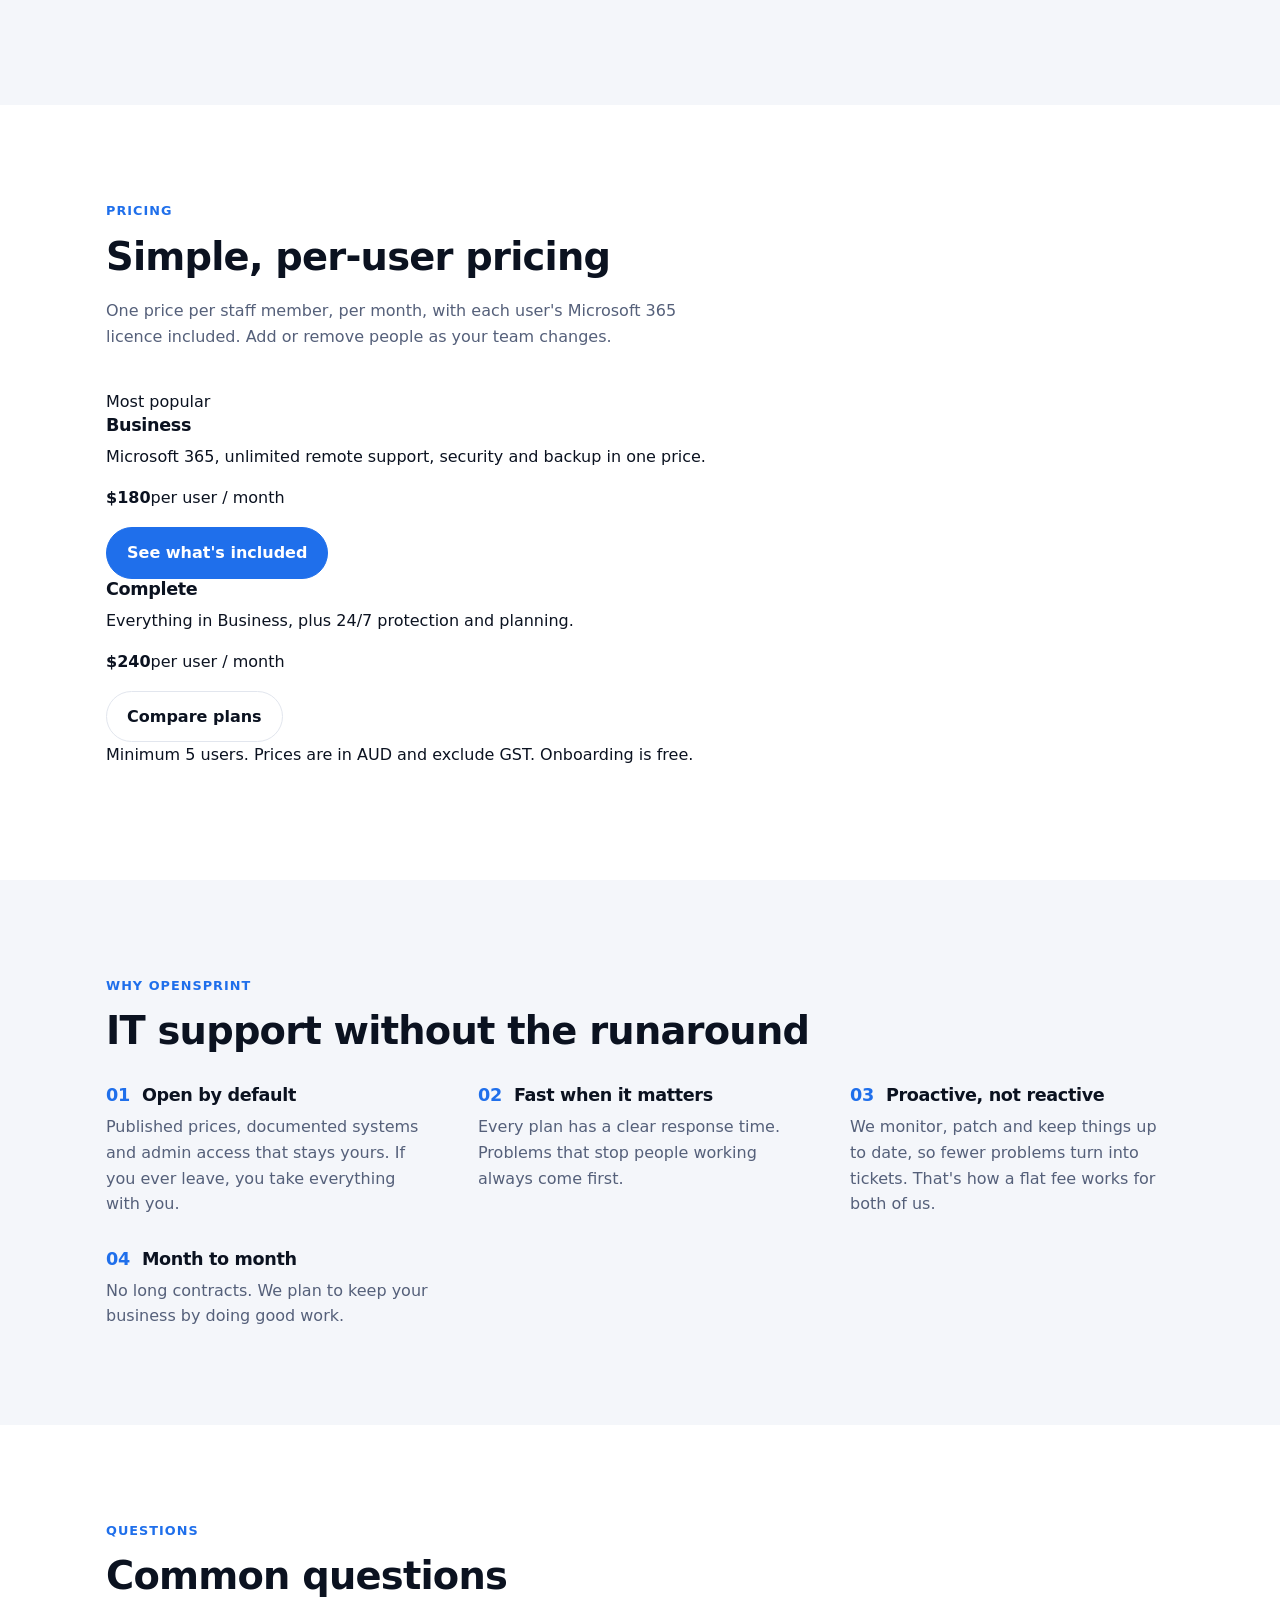
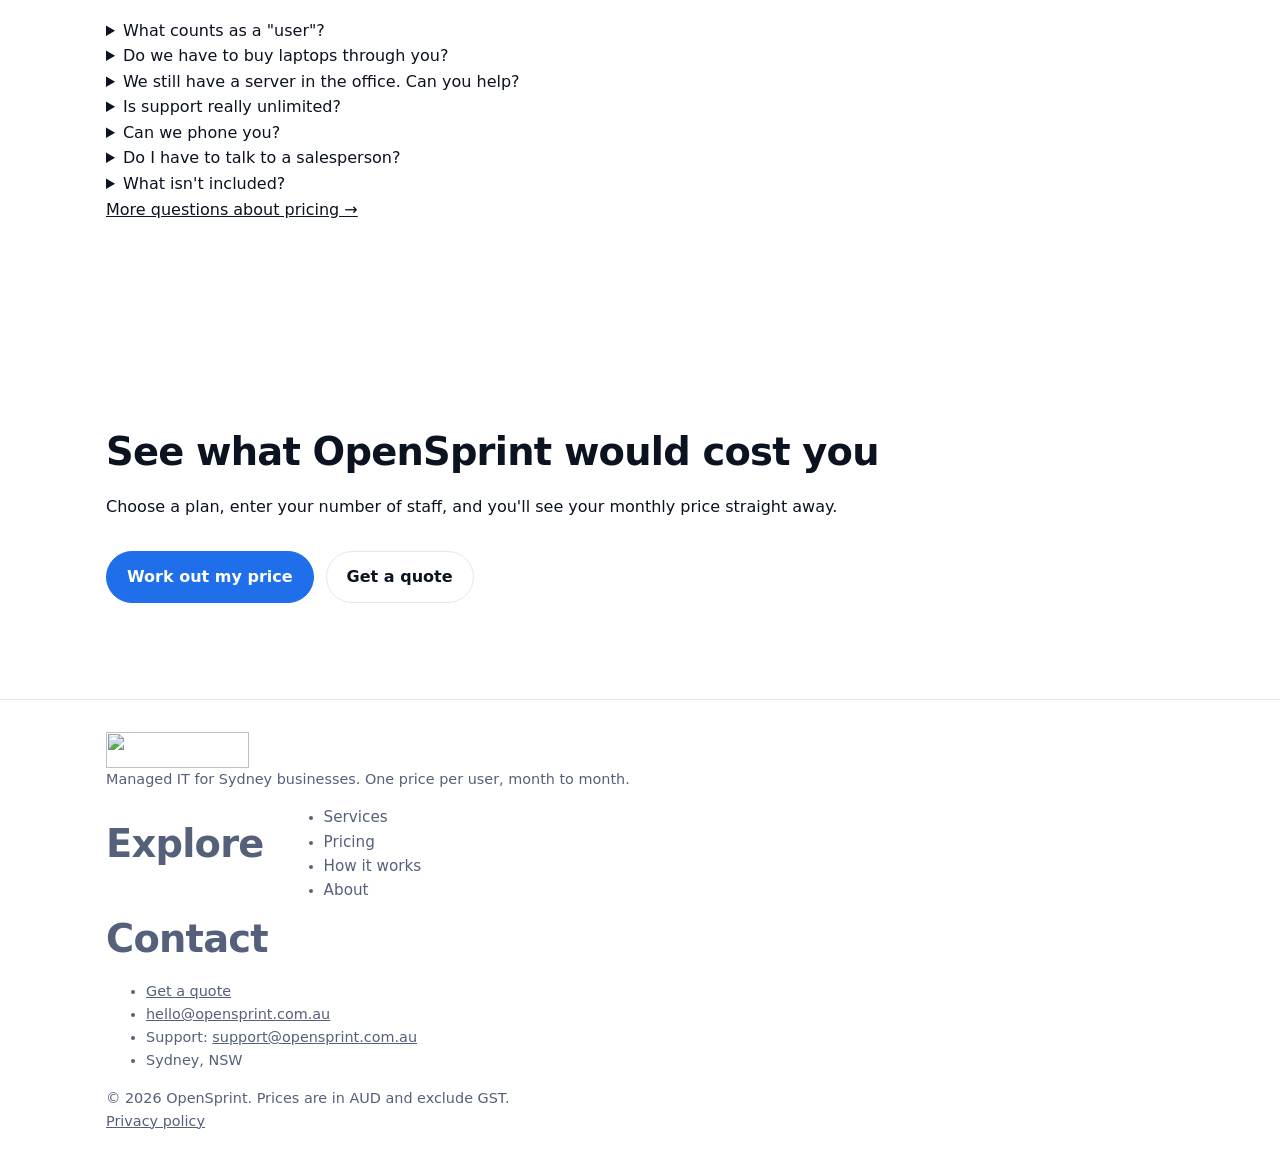
==== commit 8c362559: "Show that onboarding is free Replace the fixed onboarding fee wording on the home, pricing, contact " ====
--- a/public/index.html
+++ b/public/index.html
@@ -218,7 +218,7 @@
           </li>
           <li>
             <h3>Get a fixed quote</h3>
-            <p>Tell us about your setup. We'll send a written quote, including a fixed onboarding fee.</p>
+            <p>Tell us about your setup. We'll send a written quote. Onboarding is free.</p>
             <span class="when">Within 1 business day</span>
           </li>
           <li>
@@ -258,7 +258,7 @@
             <a class="btn btn-ghost btn-block" href="/pricing#compare">Compare plans</a>
           </div>
         </div>
-        <p class="plans-note">Minimum 5 users. Prices are in AUD and exclude GST. Onboarding is a one-off fixed fee, quoted before you commit.</p>
+        <p class="plans-note">Minimum 5 users. Prices are in AUD and exclude GST. Onboarding is free.</p>
       </div>
     </section>
 
@@ -318,7 +318,7 @@
           </details>
           <details>
             <summary>Do I have to talk to a salesperson?</summary>
-            <p>No. Prices are published here, and you can request a quote online. We'll talk only if you ask us to, or if we need a detail to price your onboarding.</p>
+            <p>No. Prices are published here, and you can request a quote online. We'll talk only if you ask us to, or if we need a detail to plan your onboarding.</p>
           </details>
           <details>
             <summary>What isn't included?</summary>
